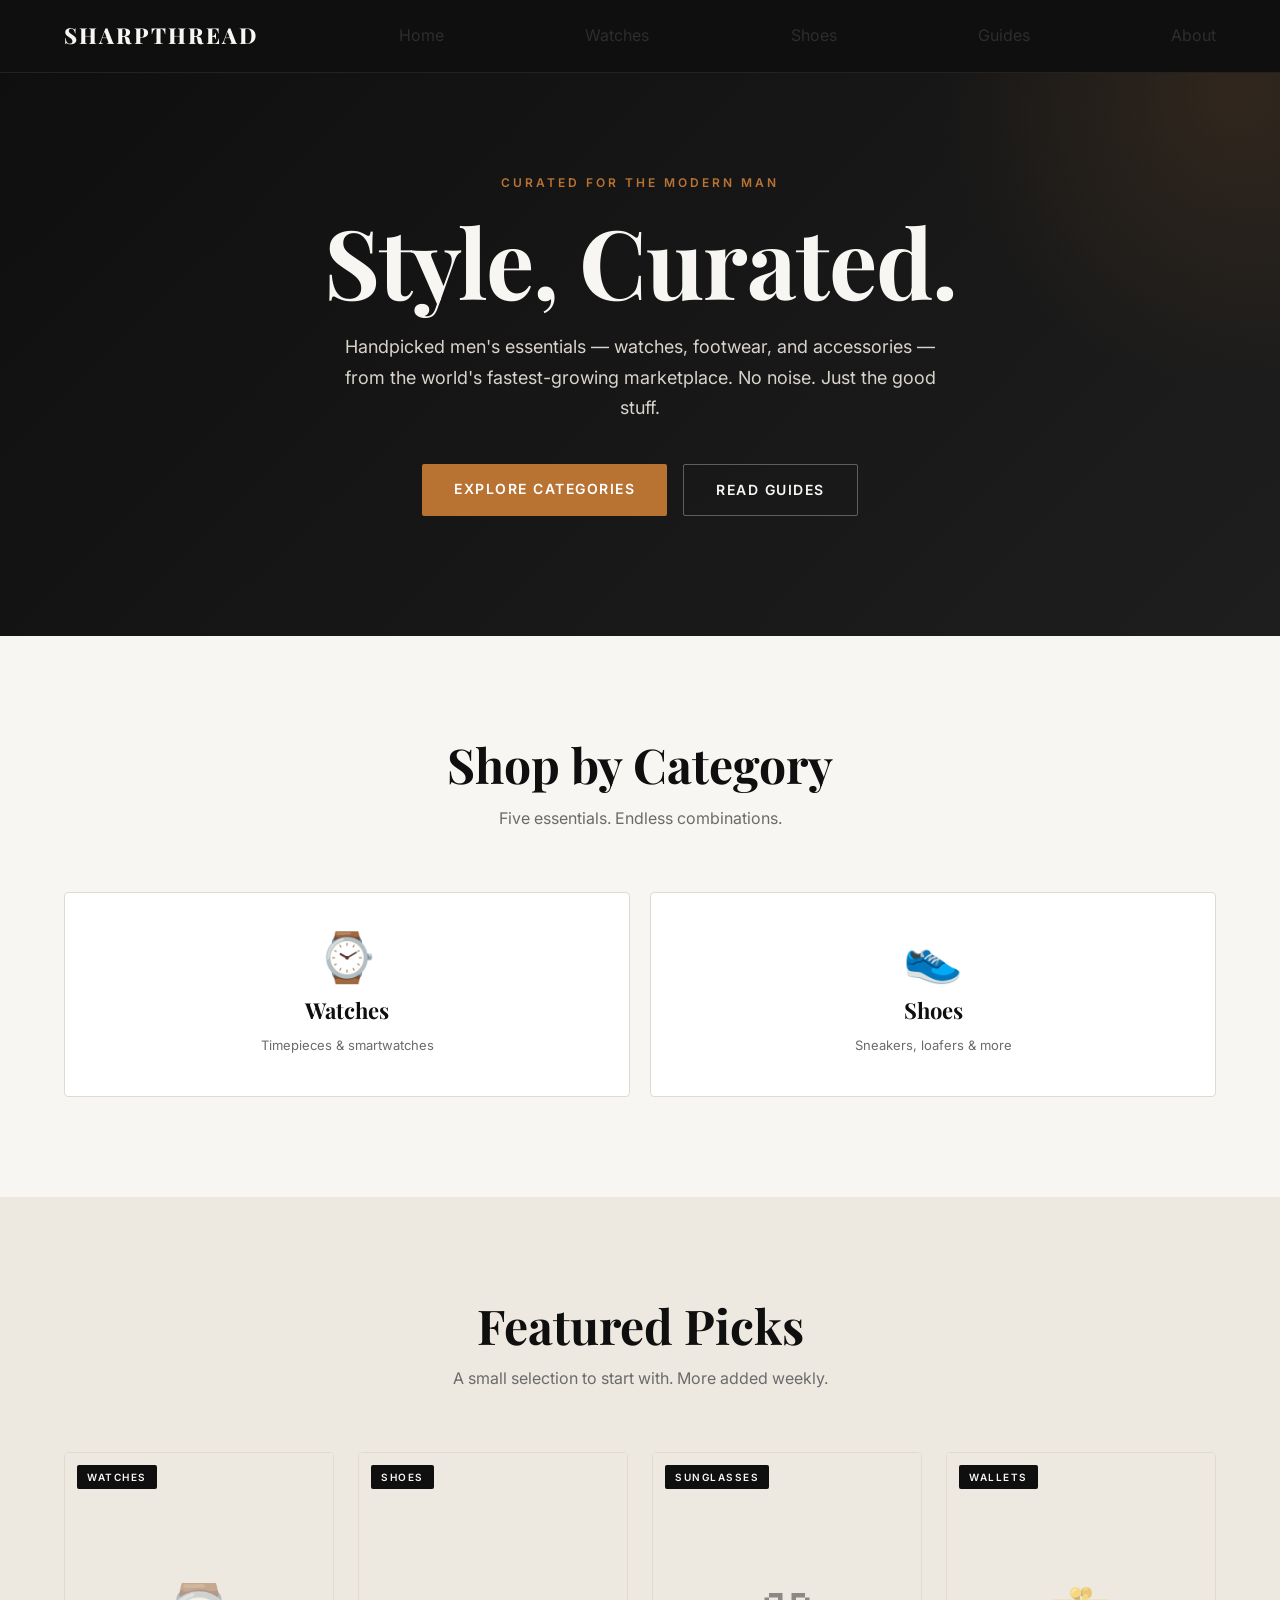
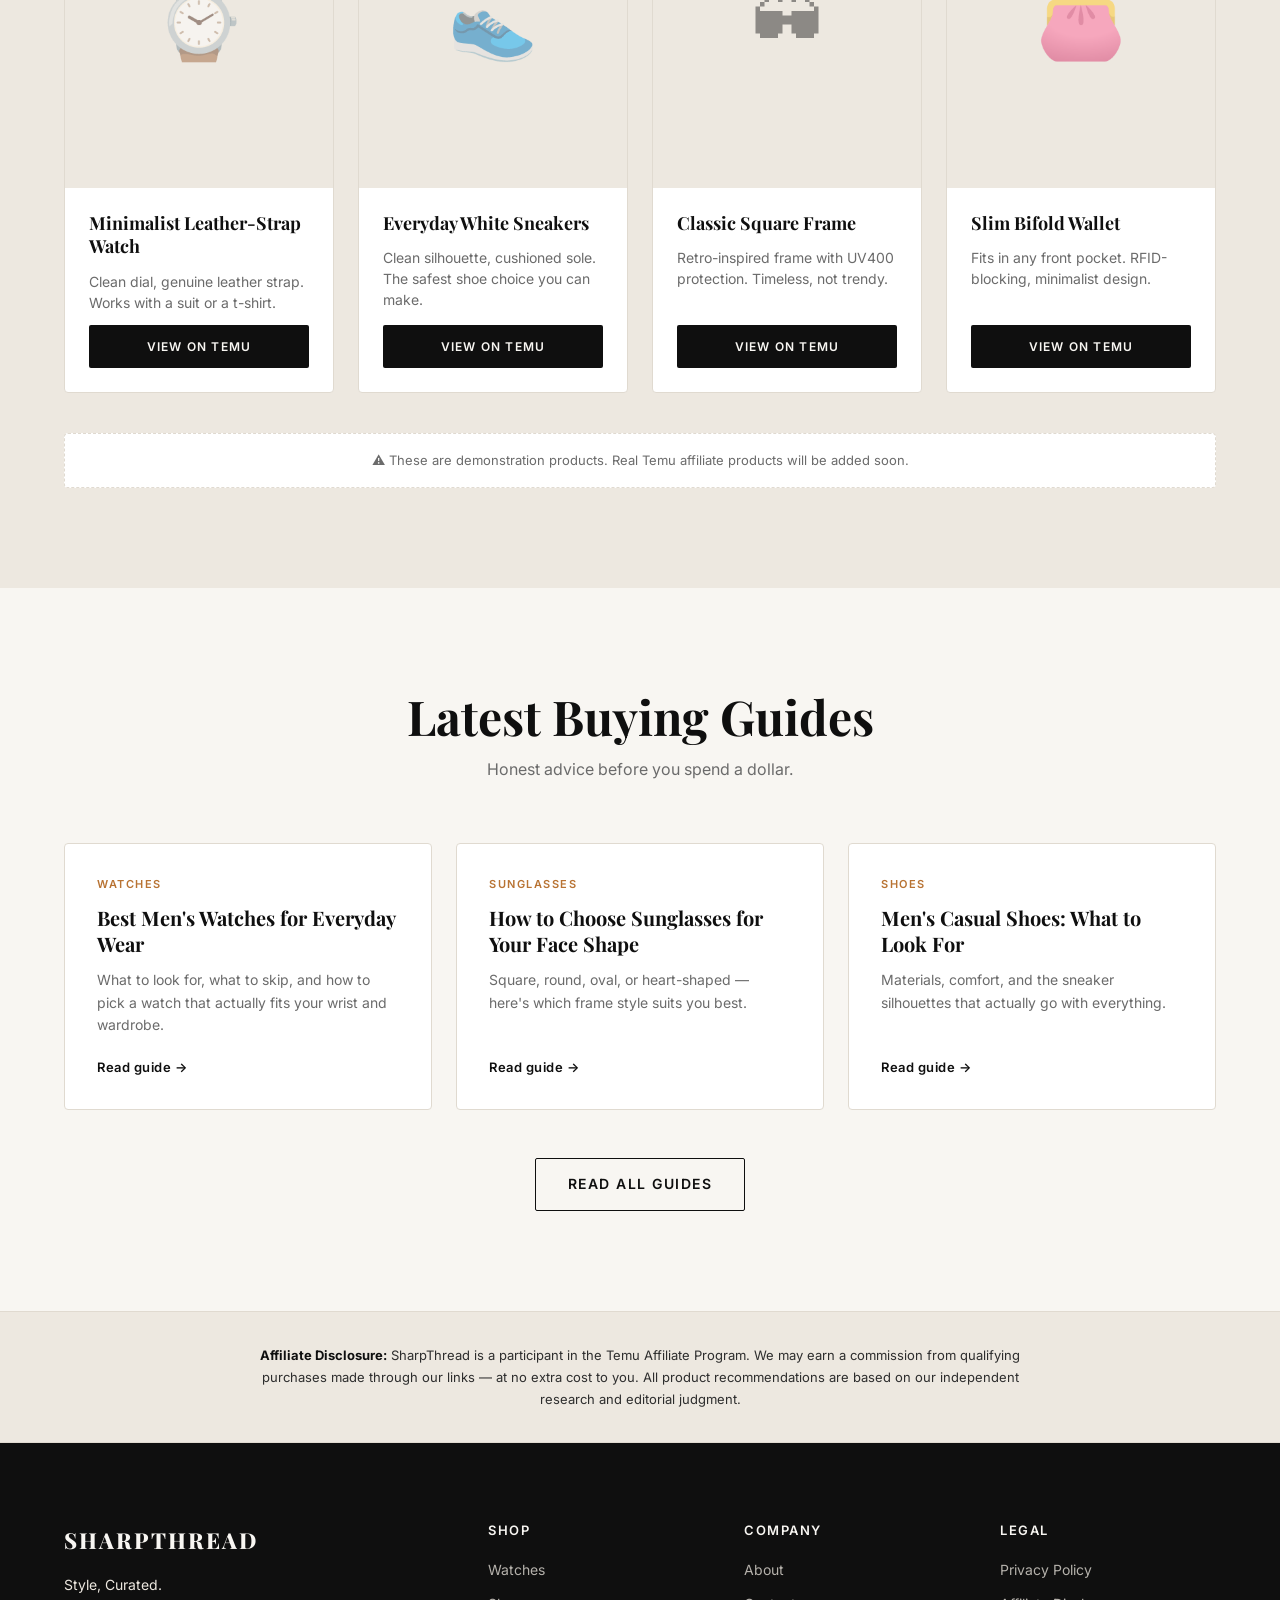
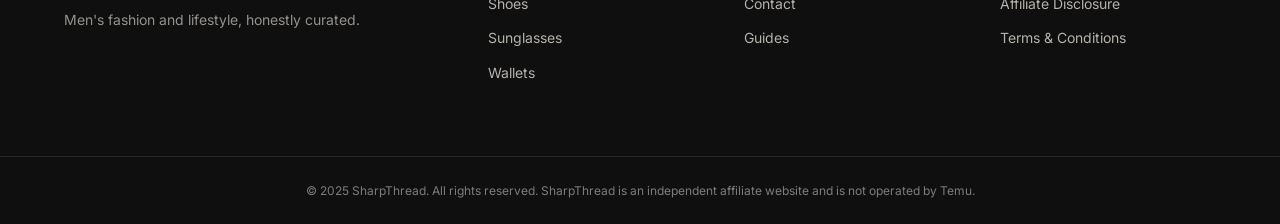
==== index.html @ 10ad4492 "Refactor category grid in index.html Reorganized category grid to simplify layout and removed some c" ====
<!DOCTYPE html>
<html lang="en">
<head>
    <meta charset="UTF-8">
    <meta name="viewport" content="width=device-width, initial-scale=1.0">
    <title>SharpThread — Style, Curated. | Men's Fashion & Lifestyle</title>
    <meta name="description" content="SharpThread curates the best men's watches, shoes, sunglasses, wallets, and accessories. Honest buying guides and handpicked picks from the world's fastest-growing marketplace.">
    
    <!-- Google Fonts -->
    <link rel="preconnect" href="https://fonts.googleapis.com">
    <link rel="preconnect" href="https://fonts.gstatic.com" crossorigin>
    <link href="https://fonts.googleapis.com/css2?family=Playfair+Display:wght@600;700;800&family=Inter:wght@400;500;600;700&display=swap" rel="stylesheet">
    
    <!-- Stylesheet -->
    <link rel="stylesheet" href="style.css">
</head>
<body>

    <!-- ================= HEADER ================= -->
    <header class="site-header">
        <div class="container header-inner">
            <a href="index.html" class="logo">SHARPTHREAD</a>
            
            <button class="mobile-toggle" id="mobileToggle" aria-label="Toggle menu">
                <span></span><span></span><span></span>
            </button>

             <a href="index.html" class="active">Home</a>
<a href="watches.html">Watches</a>
<a href="shoes.html">Shoes</a>
<a href="blog.html">Guides</a>
<a href="about.html">About</a>
            </nav>
        </div>
    </header>

    <!-- ================= HERO ================= -->
    <section class="hero">
        <div class="container hero-inner">
            <p class="hero-eyebrow">Curated for the modern man</p>
            <h1 class="hero-title">Style, Curated.</h1>
            <p class="hero-subtitle">
                Handpicked men's essentials — watches, footwear, and accessories — from the world's fastest-growing marketplace. No noise. Just the good stuff.
            </p>
            <div class="hero-actions">
                <a href="#categories" class="btn btn-primary">Explore Categories</a>
                <a href="blog.html" class="btn btn-ghost">Read Guides</a>
            </div>
        </div>
    </section>

    <!-- ================= CATEGORIES ================= -->
    <section class="section" id="categories">
        <div class="container">
            <div class="section-head">
                <h2 class="section-title">Shop by Category</h2>
                <p class="section-subtitle">Five essentials. Endless combinations.</p>
            </div>

             <div class="category-grid category-grid-2">
    <a href="watches.html" class="category-card">
        <div class="category-icon">⌚</div>
        <h3>Watches</h3>
        <span>Timepieces & smartwatches</span>
    </a>
    <a href="shoes.html" class="category-card">
        <div class="category-icon">👟</div>
        <h3>Shoes</h3>
        <span>Sneakers, loafers & more</span>
    </a>
             </div>
        </div>
    </section>

    <!-- ================= FEATURED PICKS ================= -->
    <section class="section section-alt">
        <div class="container">
            <div class="section-head">
                <h2 class="section-title">Featured Picks</h2>
                <p class="section-subtitle">A small selection to start with. More added weekly.</p>
            </div>

            <div class="product-grid">
                <!-- DEMO PRODUCT 1 -->
                <div class="product-card">
                    <div class="product-image">
                        <span class="product-category-tag">Watches</span>
                        <div class="product-placeholder">⌚</div>
                    </div>
                    <div class="product-info">
                        <h3>Minimalist Leather-Strap Watch</h3>
                        <p class="product-desc">Clean dial, genuine leather strap. Works with a suit or a t-shirt.</p>
                        <a href="#" class="btn btn-temu" data-demo="true">View on Temu</a>
                    </div>
                </div>

                <!-- DEMO PRODUCT 2 -->
                <div class="product-card">
                    <div class="product-image">
                        <span class="product-category-tag">Shoes</span>
                        <div class="product-placeholder">👟</div>
                    </div>
                    <div class="product-info">
                        <h3>Everyday White Sneakers</h3>
                        <p class="product-desc">Clean silhouette, cushioned sole. The safest shoe choice you can make.</p>
                        <a href="#" class="btn btn-temu" data-demo="true">View on Temu</a>
                    </div>
                </div>

                <!-- DEMO PRODUCT 3 -->
                <div class="product-card">
                    <div class="product-image">
                        <span class="product-category-tag">Sunglasses</span>
                        <div class="product-placeholder">🕶</div>
                    </div>
                    <div class="product-info">
                        <h3>Classic Square Frame</h3>
                        <p class="product-desc">Retro-inspired frame with UV400 protection. Timeless, not trendy.</p>
                        <a href="#" class="btn btn-temu" data-demo="true">View on Temu</a>
                    </div>
                </div>

                <!-- DEMO PRODUCT 4 -->
                <div class="product-card">
                    <div class="product-image">
                        <span class="product-category-tag">Wallets</span>
                        <div class="product-placeholder">👛</div>
                    </div>
                    <div class="product-info">
                        <h3>Slim Bifold Wallet</h3>
                        <p class="product-desc">Fits in any front pocket. RFID-blocking, minimalist design.</p>
                        <a href="#" class="btn btn-temu" data-demo="true">View on Temu</a>
                    </div>
                </div>
            </div>

            <p class="demo-notice">⚠️ These are demonstration products. Real Temu affiliate products will be added soon.</p>
        </div>
    </section>

    <!-- ================= BLOG PREVIEW ================= -->
    <section class="section">
        <div class="container">
            <div class="section-head">
                <h2 class="section-title">Latest Buying Guides</h2>
                <p class="section-subtitle">Honest advice before you spend a dollar.</p>
            </div>

            <div class="blog-preview-grid">
                <a href="blog.html" class="blog-preview-card">
                    <span class="blog-tag">Watches</span>
                    <h3>Best Men's Watches for Everyday Wear</h3>
                    <p>What to look for, what to skip, and how to pick a watch that actually fits your wrist and wardrobe.</p>
                    <span class="blog-read-more">Read guide →</span>
                </a>

                <a href="blog.html" class="blog-preview-card">
                    <span class="blog-tag">Sunglasses</span>
                    <h3>How to Choose Sunglasses for Your Face Shape</h3>
                    <p>Square, round, oval, or heart-shaped — here's which frame style suits you best.</p>
                    <span class="blog-read-more">Read guide →</span>
                </a>

                <a href="blog.html" class="blog-preview-card">
                    <span class="blog-tag">Shoes</span>
                    <h3>Men's Casual Shoes: What to Look For</h3>
                    <p>Materials, comfort, and the sneaker silhouettes that actually go with everything.</p>
                    <span class="blog-read-more">Read guide →</span>
                </a>
            </div>

            <div class="center-action">
                <a href="blog.html" class="btn btn-outline">Read All Guides</a>
            </div>
        </div>
    </section>

    <!-- ================= AFFILIATE DISCLOSURE ================= -->
    <section class="disclosure">
        <div class="container">
            <p>
                <strong>Affiliate Disclosure:</strong> SharpThread is a participant in the Temu Affiliate Program. We may earn a commission from qualifying purchases made through our links — at no extra cost to you. All product recommendations are based on our independent research and editorial judgment.
            </p>
        </div>
    </section>

    <!-- ================= FOOTER ================= -->
    <footer class="site-footer">
        <div class="container footer-inner">
            <div class="footer-brand">
                <div class="logo">SHARPTHREAD</div>
                <p>Style, Curated.</p>
                <p class="footer-tagline">Men's fashion and lifestyle, honestly curated.</p>
            </div>

            <div class="footer-links">
                <div class="footer-col">
                    <h4>Shop</h4>
                    <a href="watches.html">Watches</a>
                    <a href="shoes.html">Shoes</a>
                    <a href="sunglasses.html">Sunglasses</a>
                    <a href="wallets.html">Wallets</a>
                </div>
                <div class="footer-col">
                    <h4>Company</h4>
                    <a href="about.html">About</a>
                    <a href="contact.html">Contact</a>
                    <a href="blog.html">Guides</a>
                </div>
                <div class="footer-col">
                    <h4>Legal</h4>
                    <a href="policies.html">Privacy Policy</a>
                    <a href="policies.html">Affiliate Disclosure</a>
                    <a href="policies.html">Terms & Conditions</a>
                </div>
            </div>
        </div>

        <div class="footer-bottom">
            <div class="container">
                <p>© 2025 SharpThread. All rights reserved. SharpThread is an independent affiliate website and is not operated by Temu.</p>
            </div>
        </div>
    </footer>

    <!-- Script -->
    <script src="script.js"></script>
</body>
  </html>
---- style.css ----
/* ============================================
   SHARPTHREAD — Design System
   Palette: Midnight & Copper
   Fonts: Playfair Display (headings) + Inter (body)
   ============================================ */

/* ---------- RESET & BASE ---------- */
* {
    margin: 0;
    padding: 0;
    box-sizing: border-box;
}

:root {
    --charcoal: #0F0F0F;
    --charcoal-soft: #1A1A1A;
    --off-white: #F8F6F2;
    --cream: #EDE8E0;
    --copper: #B87333;
    --copper-light: #D4904E;
    --slate: #2D2D2D;
    --slate-light: #6B6B6B;
    --border: #E0DAD0;
    --font-heading: 'Playfair Display', Georgia, serif;
    --font-body: 'Inter', -apple-system, BlinkMacSystemFont, sans-serif;
}

html {
    scroll-behavior: smooth;
}

body {
    font-family: var(--font-body);
    background: var(--off-white);
    color: var(--slate);
    line-height: 1.6;
    font-size: 16px;
    -webkit-font-smoothing: antialiased;
}

h1, h2, h3, h4 {
    font-family: var(--font-heading);
    color: var(--charcoal);
    line-height: 1.2;
    font-weight: 700;
}

a {
    color: inherit;
    text-decoration: none;
}

img {
    max-width: 100%;
    display: block;
}

.container {
    max-width: 1200px;
    margin: 0 auto;
    padding: 0 24px;
}

/* ---------- HEADER ---------- */
.site-header {
    background: var(--charcoal);
    position: sticky;
    top: 0;
    z-index: 100;
    border-bottom: 1px solid rgba(255,255,255,0.08);
}

.header-inner {
    display: flex;
    align-items: center;
    justify-content: space-between;
    height: 72px;
    position: relative;
}

.logo {
    font-family: var(--font-heading);
    font-size: 22px;
    font-weight: 800;
    letter-spacing: 2px;
    color: var(--off-white);
    text-decoration: none;
}

.logo:hover {
    color: var(--copper);
    transition: color 0.2s;
}

.main-nav {
    display: flex;
    gap: 32px;
    align-items: center;
}

.main-nav a {
    color: var(--cream);
    font-size: 14px;
    font-weight: 500;
    letter-spacing: 0.5px;
    text-transform: uppercase;
    transition: color 0.2s;
    position: relative;
    padding: 8px 0;
}

.main-nav a:hover,
.main-nav a.active {
    color: var(--copper);
}

.main-nav a.active::after {
    content: '';
    position: absolute;
    bottom: 0;
    left: 0;
    right: 0;
    height: 2px;
    background: var(--copper);
}

/* Mobile toggle */
.mobile-toggle {
    display: none;
    background: none;
    border: none;
    cursor: pointer;
    padding: 8px;
    flex-direction: column;
    gap: 5px;
}

.mobile-toggle span {
    display: block;
    width: 24px;
    height: 2px;
    background: var(--off-white);
    transition: all 0.3s;
}

/* ---------- HERO ---------- */
.hero {
    background: linear-gradient(135deg, var(--charcoal) 0%, #1E1E1E 100%);
    color: var(--off-white);
    padding: 100px 0 120px;
    text-align: center;
    position: relative;
    overflow: hidden;
}

.hero::before {
    content: '';
    position: absolute;
    top: -50%;
    right: -20%;
    width: 600px;
    height: 600px;
    background: radial-gradient(circle, rgba(184,115,51,0.15) 0%, transparent 70%);
    pointer-events: none;
}

.hero-inner {
    position: relative;
    z-index: 1;
    max-width: 800px;
}

.hero-eyebrow {
    text-transform: uppercase;
    letter-spacing: 3px;
    font-size: 12px;
    color: var(--copper);
    font-weight: 600;
    margin-bottom: 20px;
}

.hero-title {
    font-size: clamp(48px, 8vw, 96px);
    color: var(--off-white);
    margin-bottom: 24px;
    line-height: 1;
    letter-spacing: -1px;
}

.hero-subtitle {
    font-size: 18px;
    color: var(--cream);
    max-width: 600px;
    margin: 0 auto 40px;
    line-height: 1.7;
    opacity: 0.9;
}

.hero-actions {
    display: flex;
    gap: 16px;
    justify-content: center;
    flex-wrap: wrap;
}

/* ---------- BUTTONS ---------- */
.btn {
    display: inline-block;
    padding: 14px 32px;
    font-family: var(--font-body);
    font-size: 14px;
    font-weight: 600;
    letter-spacing: 1.5px;
    text-transform: uppercase;
    border-radius: 2px;
    cursor: pointer;
    transition: all 0.25s ease;
    border: none;
    text-align: center;
}

.btn-primary {
    background: var(--copper);
    color: #fff;
}

.btn-primary:hover {
    background: var(--copper-light);
    transform: translateY(-1px);
}

.btn-ghost {
    background: transparent;
    color: var(--off-white);
    border: 1px solid rgba(255,255,255,0.3);
}

.btn-ghost:hover {
    border-color: var(--copper);
    color: var(--copper);
}

.btn-outline {
    background: transparent;
    color: var(--charcoal);
    border: 1.5px solid var(--charcoal);
}

.btn-outline:hover {
    background: var(--charcoal);
    color: var(--off-white);
}

.btn-temu {
    background: var(--charcoal);
    color: var(--off-white);
    width: 100%;
    padding: 12px 20px;
    font-size: 12px;
    letter-spacing: 1.2px;
}

.btn-temu:hover {
    background: var(--copper);
}

/* ---------- SECTIONS ---------- */
.section {
    padding: 100px 0;
}

.section-alt {
    background: var(--cream);
}

.section-head {
    text-align: center;
    margin-bottom: 60px;
}

.section-title {
    font-size: clamp(32px, 5vw, 48px);
    margin-bottom: 12px;
}

.section-subtitle {
    font-size: 16px;
    color: var(--slate-light);
    max-width: 500px;
    margin: 0 auto;
}

/* ---------- CATEGORY GRID ---------- */
.category-grid {
    display: grid;
    grid-template-columns: repeat(auto-fit, minmax(200px, 1fr));
    gap: 20px;
}

.category-card {
    background: #fff;
    border: 1px solid var(--border);
    border-radius: 4px;
    padding: 40px 24px;
    text-align: center;
    transition: all 0.3s ease;
    display: flex;
    flex-direction: column;
    align-items: center;
    gap: 8px;
}

.category-card:hover {
    border-color: var(--copper);
    transform: translateY(-4px);
    box-shadow: 0 12px 24px rgba(15,15,15,0.08);
}

.category-icon {
    font-size: 48px;
    margin-bottom: 8px;
    line-height: 1;
}

.category-card h3 {
    font-size: 22px;
    margin-bottom: 4px;
}

.category-card span {
    font-size: 13px;
    color: var(--slate-light);
}

/* ---------- PRODUCT GRID ---------- */
.product-grid {
    display: grid;
    grid-template-columns: repeat(auto-fit, minmax(240px, 1fr));
    gap: 24px;
}

.product-card {
    background: #fff;
    border: 1px solid var(--border);
    border-radius: 4px;
    overflow: hidden;
    transition: all 0.3s ease;
    display: flex;
    flex-direction: column;
}

.product-card:hover {
    border-color: var(--copper);
    box-shadow: 0 12px 32px rgba(15,15,15,0.1);
    transform: translateY(-2px);
}

.product-image {
    position: relative;
    background: var(--cream);
    aspect-ratio: 4 / 5;
    display: flex;
    align-items: center;
    justify-content: center;
    overflow: hidden;
}

.product-placeholder {
    font-size: 72px;
    opacity: 0.5;
}

.product-category-tag {
    position: absolute;
    top: 12px;
    left: 12px;
    background: var(--charcoal);
    color: var(--off-white);
    font-size: 10px;
    letter-spacing: 1.5px;
    text-transform: uppercase;
    padding: 4px 10px;
    font-weight: 600;
    border-radius: 2px;
    z-index: 2;
}

.product-info {
    padding: 24px;
    display: flex;
    flex-direction: column;
    gap: 12px;
    flex: 1;
}

.product-info h3 {
    font-size: 18px;
    line-height: 1.3;
}

.product-desc {
    font-size: 14px;
    color: var(--slate-light);
    line-height: 1.5;
    flex: 1;
}

.demo-notice {
    text-align: center;
    font-size: 13px;
    color: var(--slate-light);
    margin-top: 40px;
    padding: 16px;
    background: #fff;
    border: 1px dashed var(--border);
    border-radius: 4px;
}

/* ---------- BLOG PREVIEW ---------- */
.blog-preview-grid {
    display: grid;
    grid-template-columns: repeat(auto-fit, minmax(280px, 1fr));
    gap: 24px;
    margin-bottom: 48px;
}

.blog-preview-card {
    background: #fff;
    border: 1px solid var(--border);
    border-radius: 4px;
    padding: 32px;
    transition: all 0.3s ease;
    display: flex;
    flex-direction: column;
    gap: 12px;
}

.blog-preview-card:hover {
    border-color: var(--copper);
    transform: translateY(-2px);
}

.blog-tag {
    font-size: 11px;
    letter-spacing: 1.5px;
    text-transform: uppercase;
    color: var(--copper);
    font-weight: 600;
}

.blog-preview-card h3 {
    font-size: 20px;
    line-height: 1.3;
}

.blog-preview-card p {
    font-size: 14px;
    color: var(--slate-light);
    line-height: 1.6;
    flex: 1;
}

.blog-read-more {
    font-size: 13px;
    font-weight: 600;
    color: var(--charcoal);
    letter-spacing: 0.5px;
    margin-top: 8px;
}

.blog-preview-card:hover .blog-read-more {
    color: var(--copper);
}

.center-action {
    text-align: center;
}

/* ---------- DISCLOSURE ---------- */
.disclosure {
    background: var(--cream);
    padding: 32px 0;
    border-top: 1px solid var(--border);
    border-bottom: 1px solid var(--border);
}

.disclosure p {
    font-size: 13px;
    color: var(--slate);
    text-align: center;
    max-width: 800px;
    margin: 0 auto;
    line-height: 1.7;
}

.disclosure strong {
    color: var(--charcoal);
}

/* ---------- FOOTER ---------- */
.site-footer {
    background: var(--charcoal);
    color: var(--cream);
    padding: 80px 0 0;
}

.footer-inner {
    display: grid;
    grid-template-columns: 1fr 2fr;
    gap: 60px;
    padding-bottom: 60px;
}

.footer-brand .logo {
    color: var(--off-white);
    margin-bottom: 16px;
    display: inline-block;
}

.footer-brand p {
    color: var(--cream);
    font-size: 14px;
    margin-bottom: 4px;
}

.footer-tagline {
    opacity: 0.6;
    margin-top: 12px !important;
}

.footer-links {
    display: grid;
    grid-template-columns: repeat(3, 1fr);
    gap: 40px;
}

.footer-col h4 {
    color: var(--off-white);
    font-family: var(--font-body);
    font-size: 13px;
    letter-spacing: 1.5px;
    text-transform: uppercase;
    margin-bottom: 20px;
    font-weight: 600;
}

.footer-col a {
    display: block;
    color: var(--cream);
    font-size: 14px;
    margin-bottom: 12px;
    opacity: 0.75;
    transition: opacity 0.2s;
}

.footer-col a:hover {
    opacity: 1;
    color: var(--copper);
}

.footer-bottom {
    border-top: 1px solid rgba(255,255,255,0.1);
    padding: 24px 0;
}

.footer-bottom p {
    font-size: 12px;
    color: var(--cream);
    opacity: 0.5;
    text-align: center;
}

/* ---------- MOBILE ---------- */
@media (max-width: 768px) {
    .header-inner {
        height: 64px;
    }
    
    .mobile-toggle {
        display: flex;
    }
    
    .main-nav {
        display: none;
        position: absolute;
        top: 100%;
        left: 0;
        right: 0;
        background: var(--charcoal);
        flex-direction: column;
        gap: 0;
        padding: 16px 24px;
        border-top: 1px solid rgba(255,255,255,0.1);
    }
    
    .main-nav.open {
        display: flex;
    }
    
    .main-nav a {
        padding: 12px 0;
        width: 100%;
        border-bottom: 1px solid rgba(255,255,255,0.05);
    }
    
    .main-nav a:last-child {
        border-bottom: none;
    }
    
    .hero {
        padding: 60px 0 80px;
    }
    
    .section {
        padding: 60px 0;
    }
    
    .section-head {
        margin-bottom: 40px;
    }
    
    .category-grid {
        grid-template-columns: repeat(2, 1fr);
        gap: 12px;
    }
    
    .category-card {
        padding: 24px 16px;
    }
    
    .category-icon {
        font-size: 36px;
    }
    
    .category-card h3 {
        font-size: 18px;
    }
    
    .category-card span {
        font-size: 12px;
    }
    
    .product-grid {
        grid-template-columns: repeat(2, 1fr);
        gap: 12px;
    }
    
    .product-info {
        padding: 16px;
    }
    
    .product-info h3 {
        font-size: 15px;
    }
    
    .product-desc {
        font-size: 12px;
    }
    
    .btn-temu {
        padding: 10px 12px;
        font-size: 11px;
    }
    
    .blog-preview-grid {
        grid-template-columns: 1fr;
    }
    
    .footer-inner {
        grid-template-columns: 1fr;
        gap: 40px;
    }
    
    .footer-links {
        grid-template-columns: repeat(2, 1fr);
        gap: 24px;
    }
}

@media (max-width: 480px) {
    .container {
        padding: 0 16px;
    }
    
    .hero-actions {
        flex-direction: column;
        width: 100%;
    }
    
    .hero-actions .btn {
        width: 100%;
    }
}
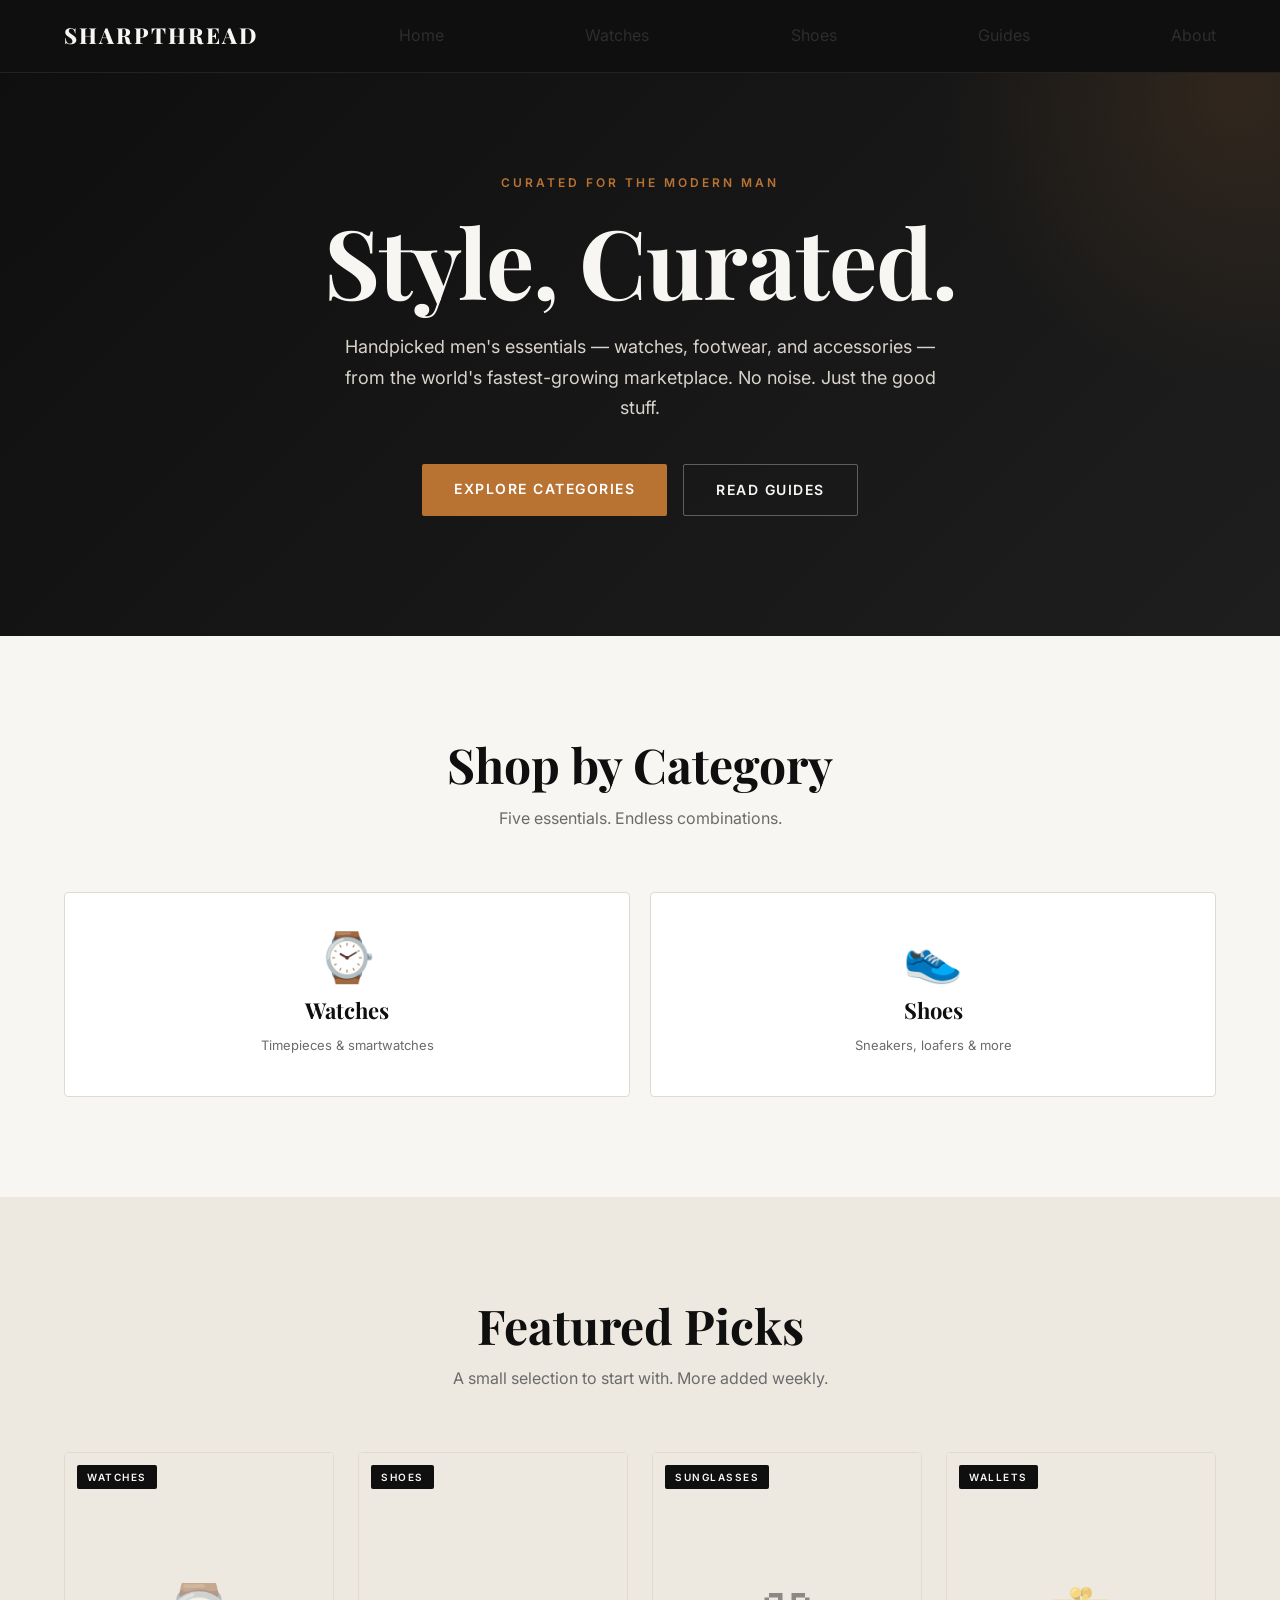
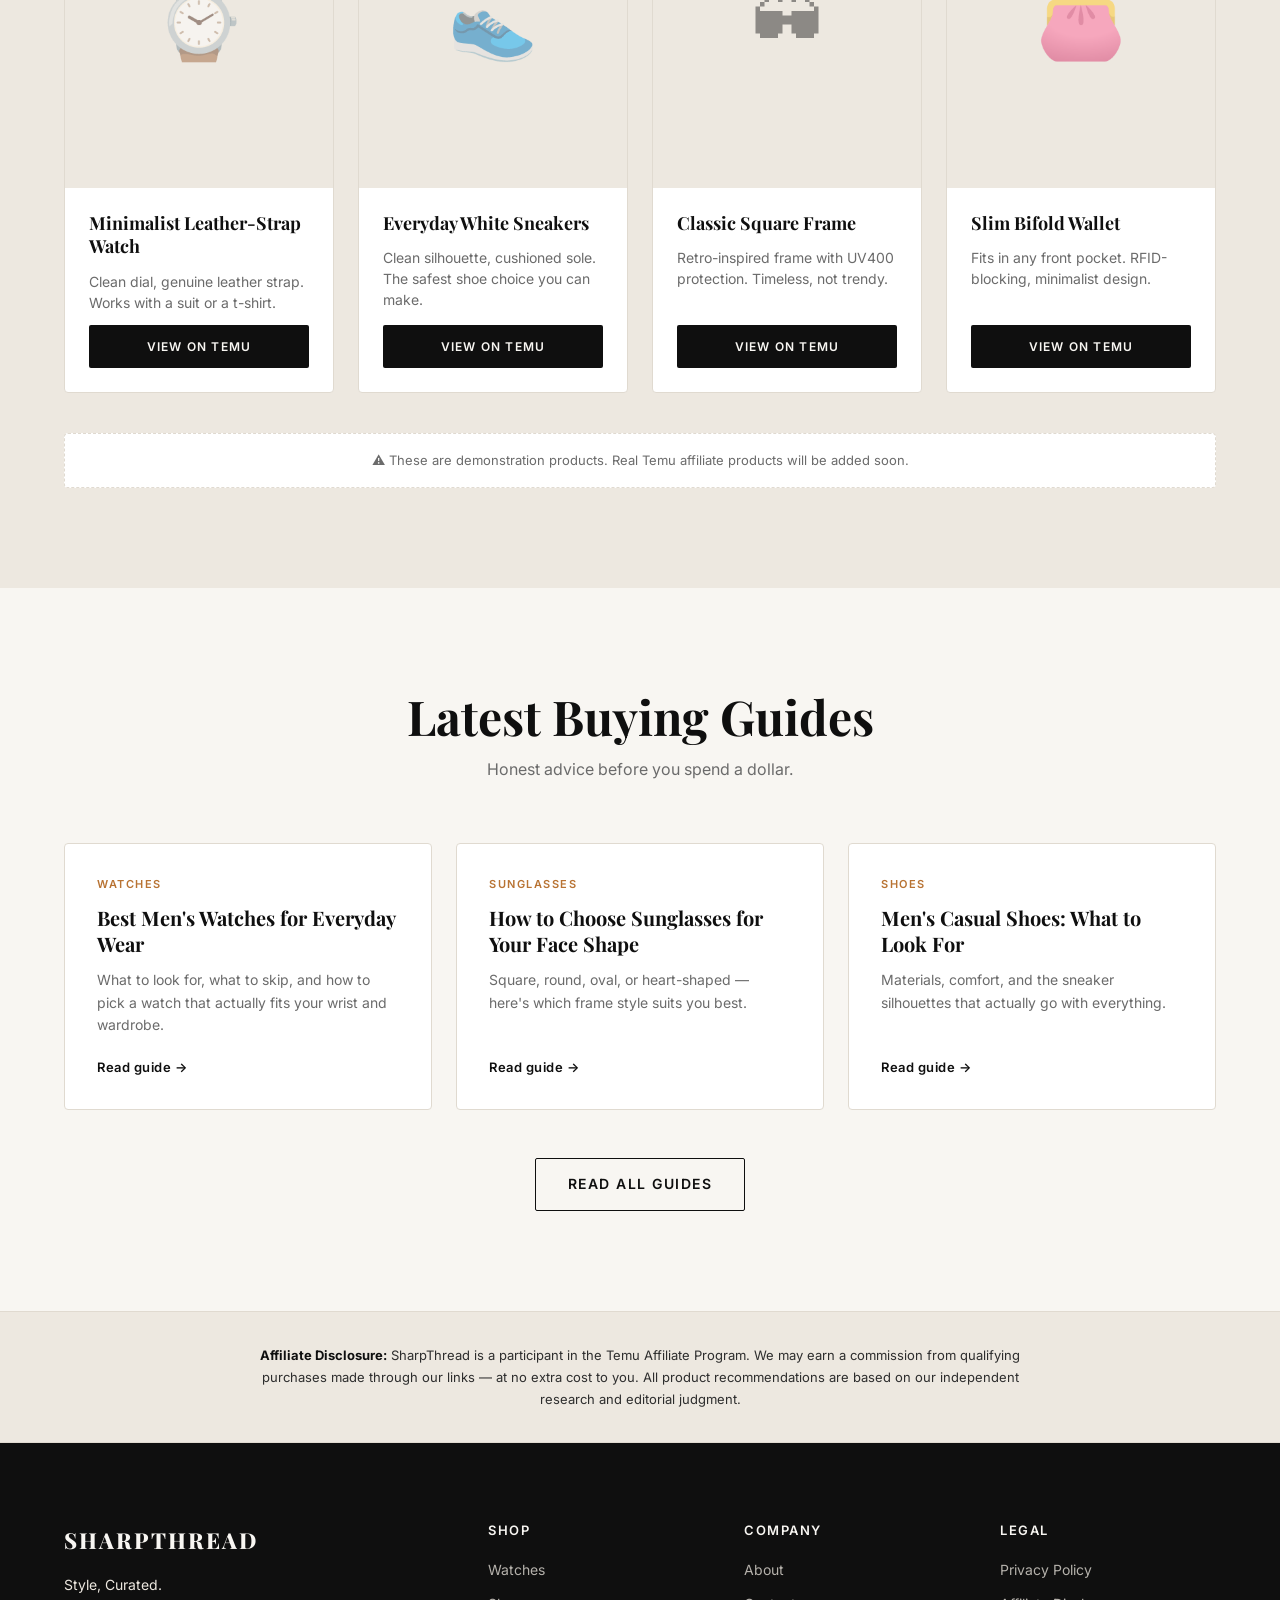
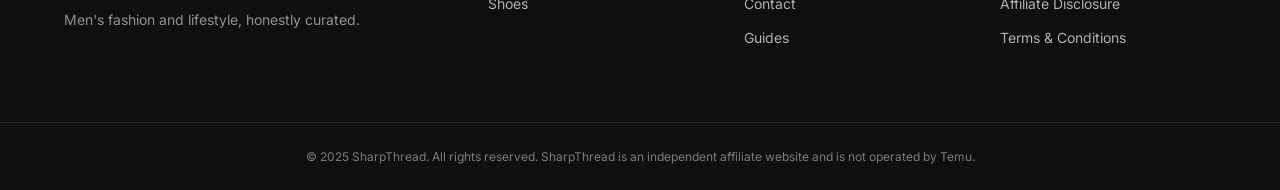
==== commit a6c6c549: "Refactor footer by removing duplicate Shop links Removed redundant Shop section from footer." ====
--- a/index.html
+++ b/index.html
@@ -194,13 +194,12 @@
             </div>
 
             <div class="footer-links">
-                <div class="footer-col">
-                    <h4>Shop</h4>
-                    <a href="watches.html">Watches</a>
-                    <a href="shoes.html">Shoes</a>
-                    <a href="sunglasses.html">Sunglasses</a>
-                    <a href="wallets.html">Wallets</a>
-                </div>
+                 <div class="footer-col">
+    <h4>Shop</h4>
+    <a href="watches.html">Watches</a>
+    <a href="shoes.html">Shoes</a>
+                 </div>
+                
                 <div class="footer-col">
                     <h4>Company</h4>
                     <a href="about.html">About</a>
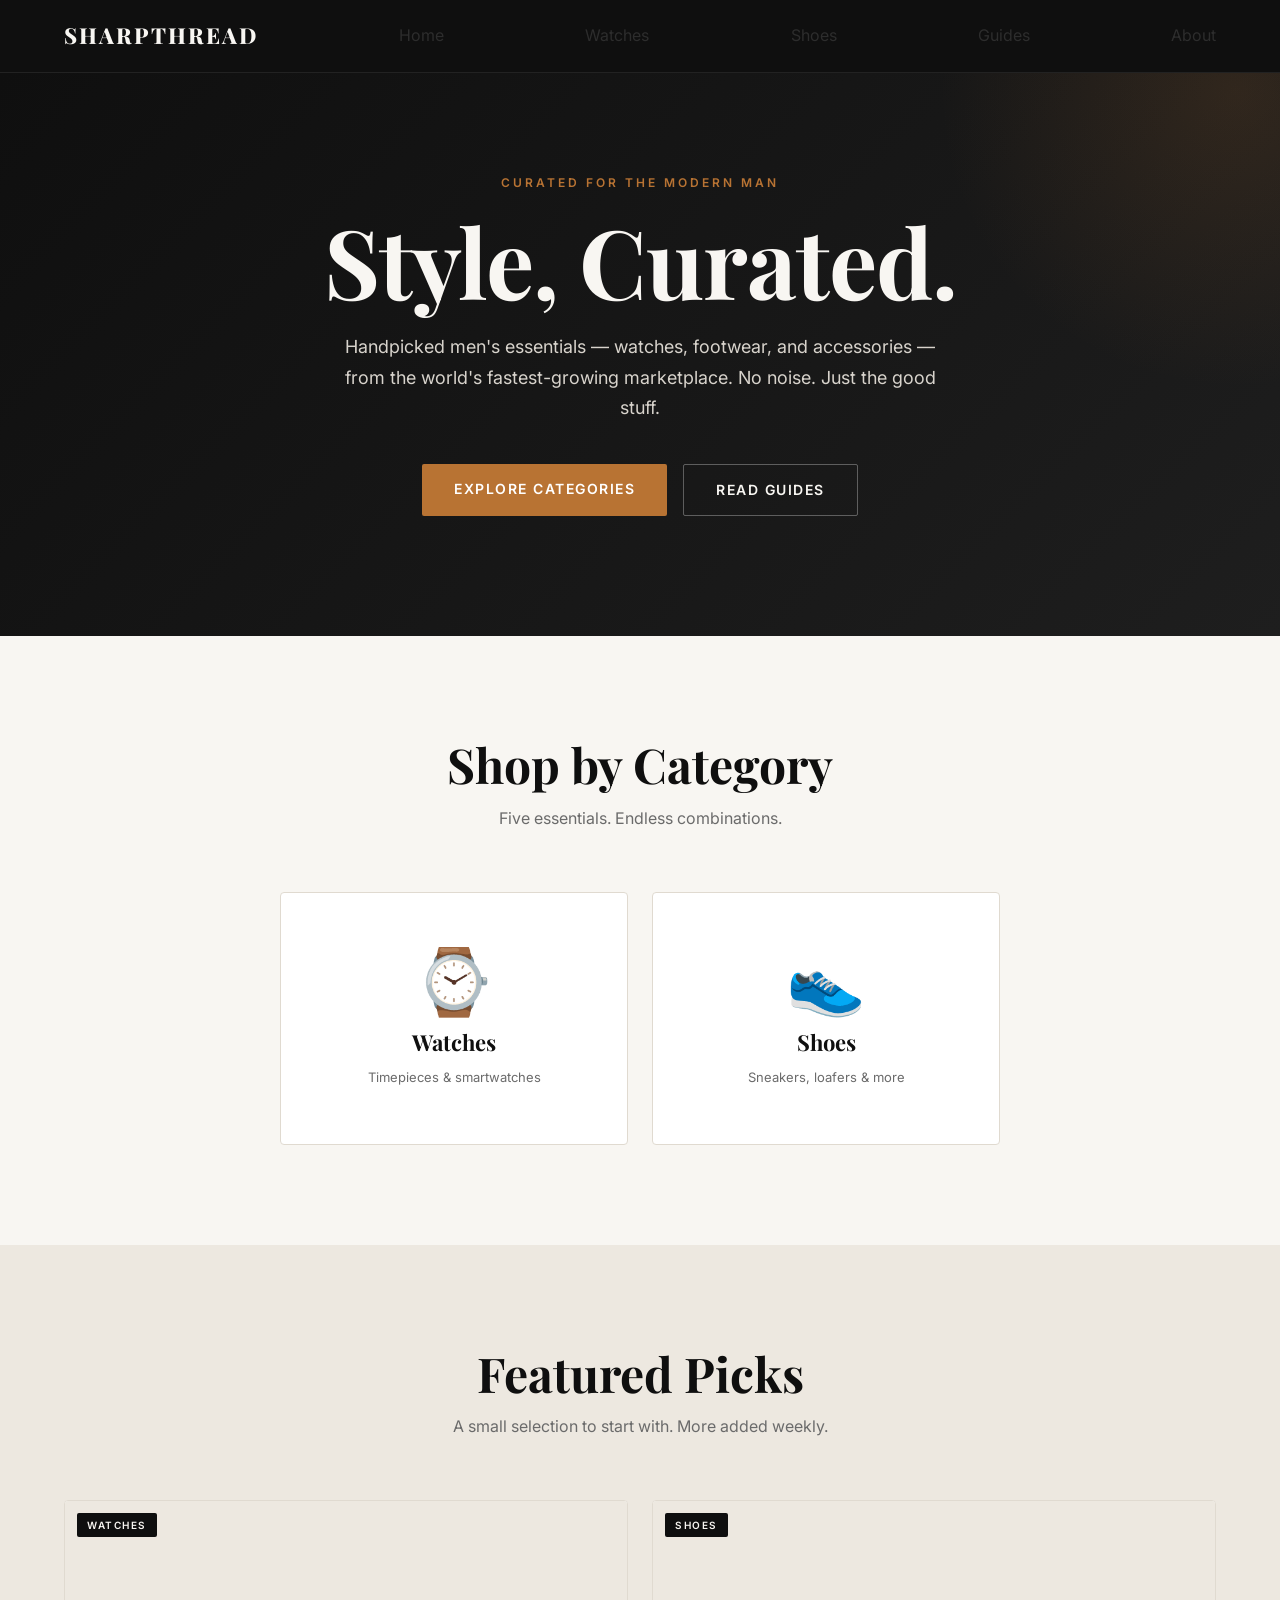
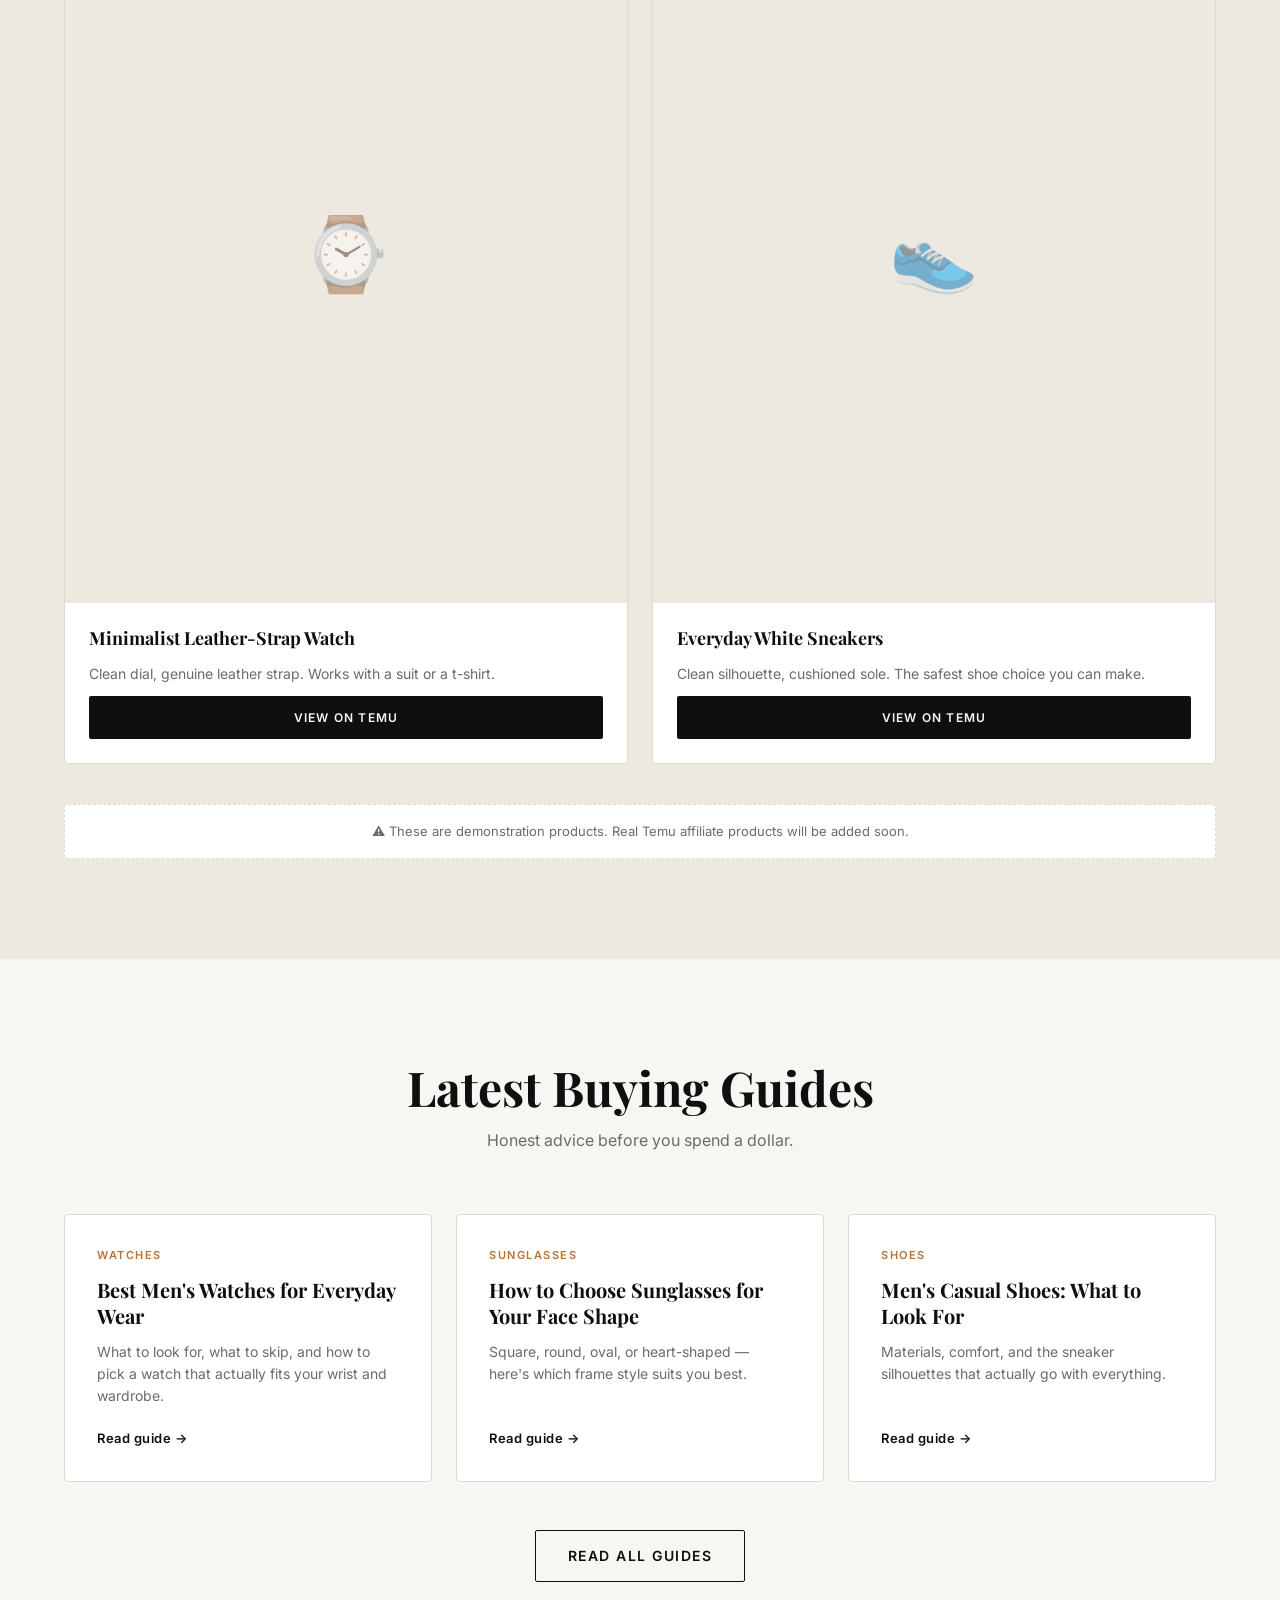
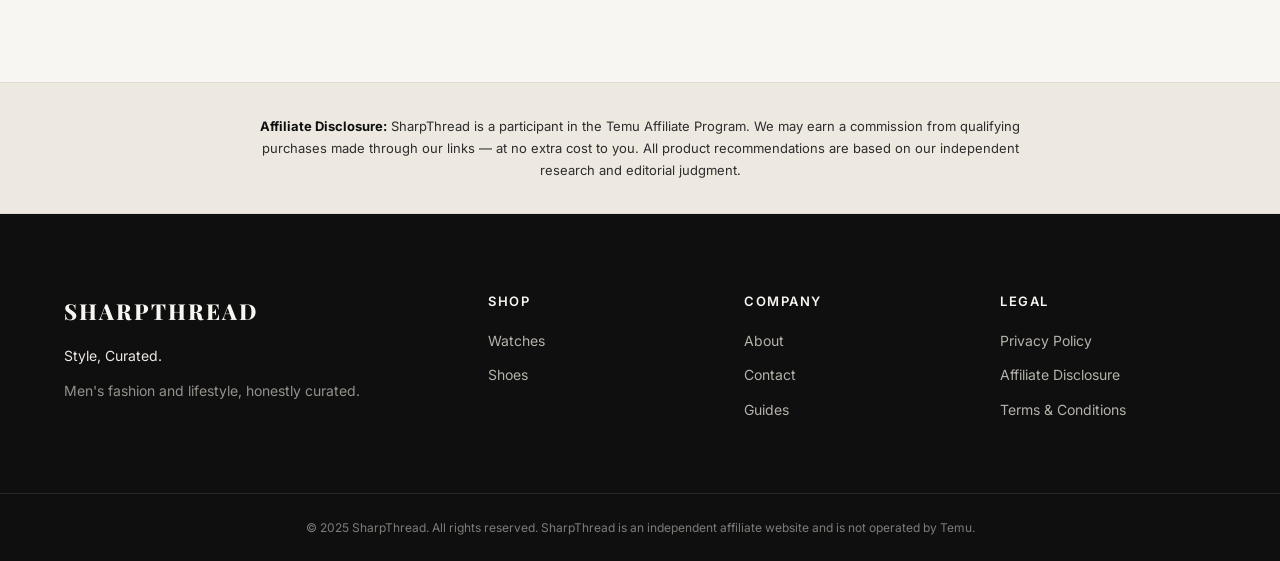
==== commit 10ae5056: "Remove demo products from index.html Removed demo product sections for sunglasses and wallets." ====
--- a/index.html
+++ b/index.html
@@ -107,31 +107,7 @@
                     </div>
                 </div>
 
-                <!-- DEMO PRODUCT 3 -->
-                <div class="product-card">
-                    <div class="product-image">
-                        <span class="product-category-tag">Sunglasses</span>
-                        <div class="product-placeholder">🕶</div>
-                    </div>
-                    <div class="product-info">
-                        <h3>Classic Square Frame</h3>
-                        <p class="product-desc">Retro-inspired frame with UV400 protection. Timeless, not trendy.</p>
-                        <a href="#" class="btn btn-temu" data-demo="true">View on Temu</a>
-                    </div>
-                </div>
-
-                <!-- DEMO PRODUCT 4 -->
-                <div class="product-card">
-                    <div class="product-image">
-                        <span class="product-category-tag">Wallets</span>
-                        <div class="product-placeholder">👛</div>
-                    </div>
-                    <div class="product-info">
-                        <h3>Slim Bifold Wallet</h3>
-                        <p class="product-desc">Fits in any front pocket. RFID-blocking, minimalist design.</p>
-                        <a href="#" class="btn btn-temu" data-demo="true">View on Temu</a>
-                    </div>
-                </div>
+                 
             </div>
 
             <p class="demo-notice">⚠️ These are demonstration products. Real Temu affiliate products will be added soon.</p>
--- a/style.css
+++ b/style.css
@@ -691,3 +691,32 @@
         width: 100%;
     }
 }
+   
+/* ---------- 2-COLUMN CATEGORY GRID ---------- */
+.category-grid-2 {
+    grid-template-columns: repeat(2, 1fr);
+    max-width: 720px;
+    margin: 0 auto;
+    gap: 24px;
+}
+
+.category-grid-2 .category-card {
+    padding: 56px 32px;
+}
+
+.category-grid-2 .category-icon {
+    font-size: 64px;
+}
+
+@media (max-width: 600px) {
+    .category-grid-2 {
+        grid-template-columns: 1fr;
+        gap: 16px;
+    }
+    .category-grid-2 .category-card {
+        padding: 40px 24px;
+    }
+    .category-grid-2 .category-icon {
+        font-size: 48px;
+    }
+}
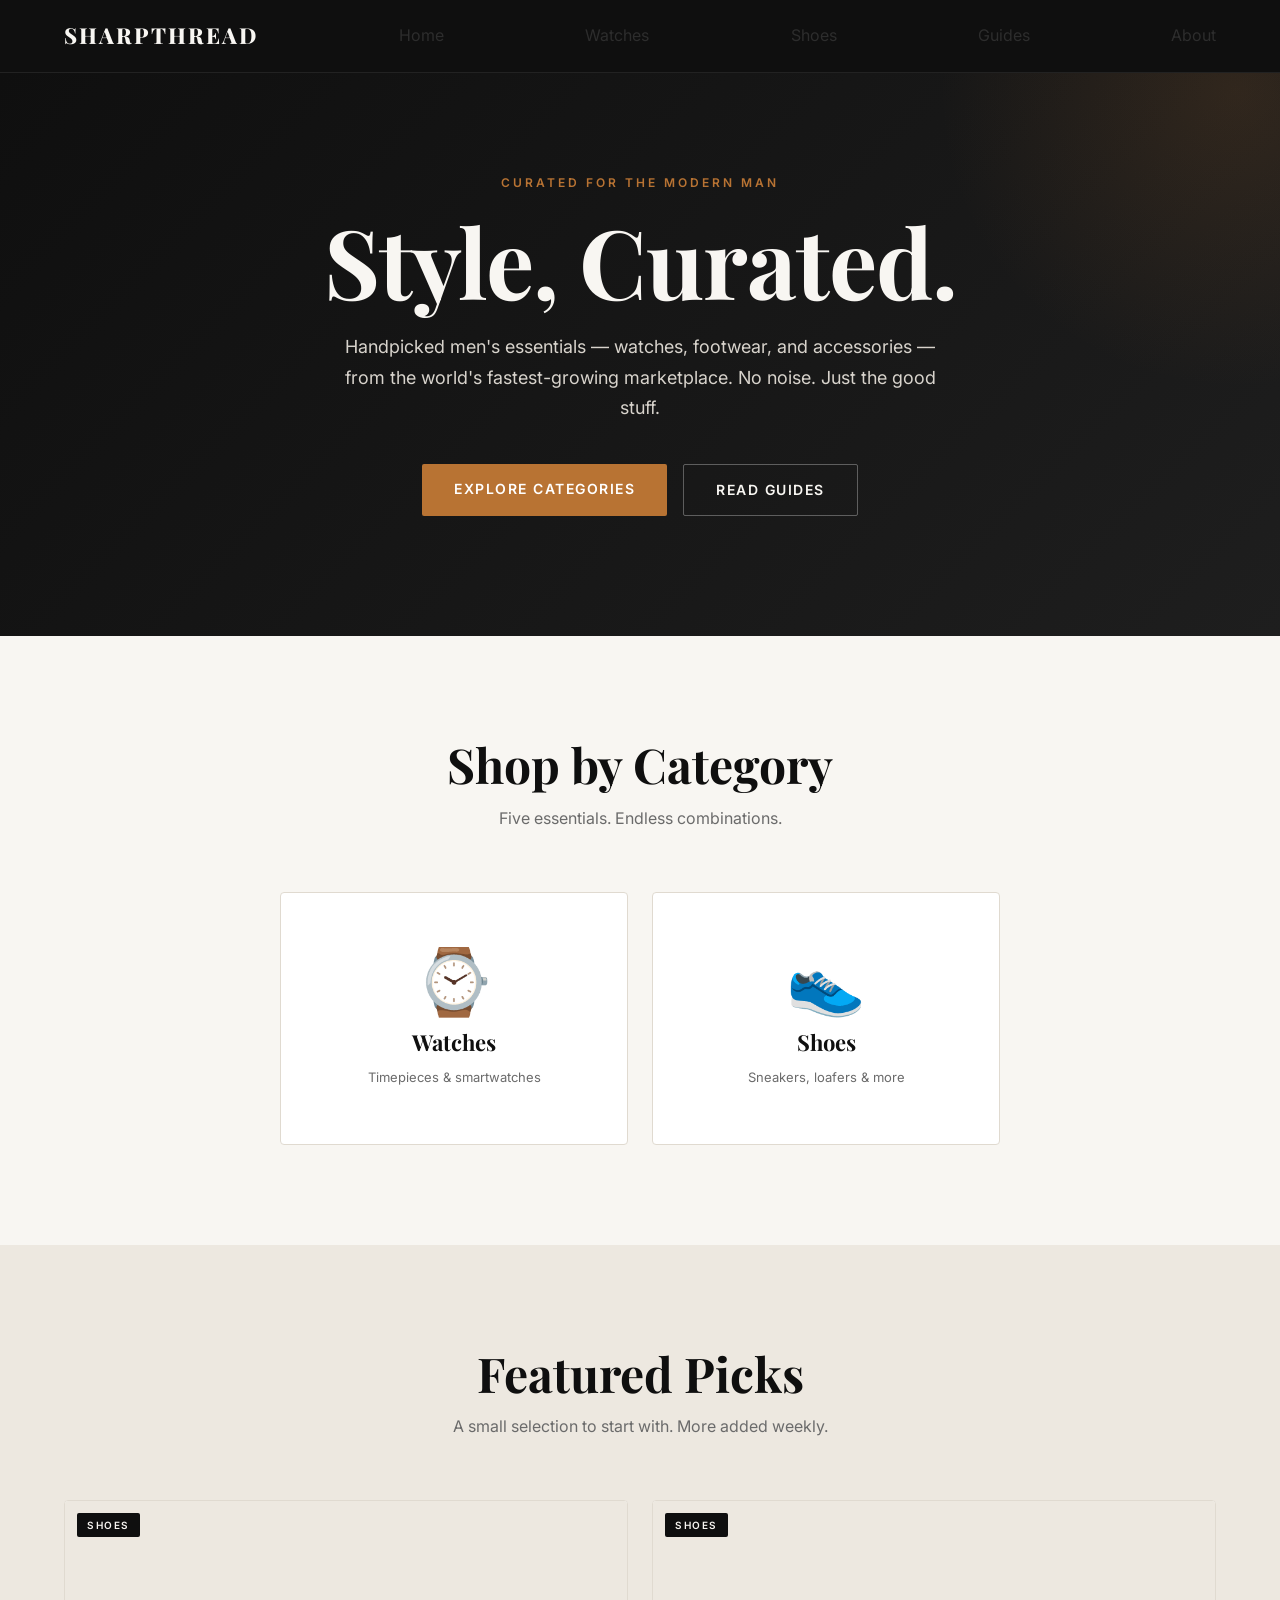
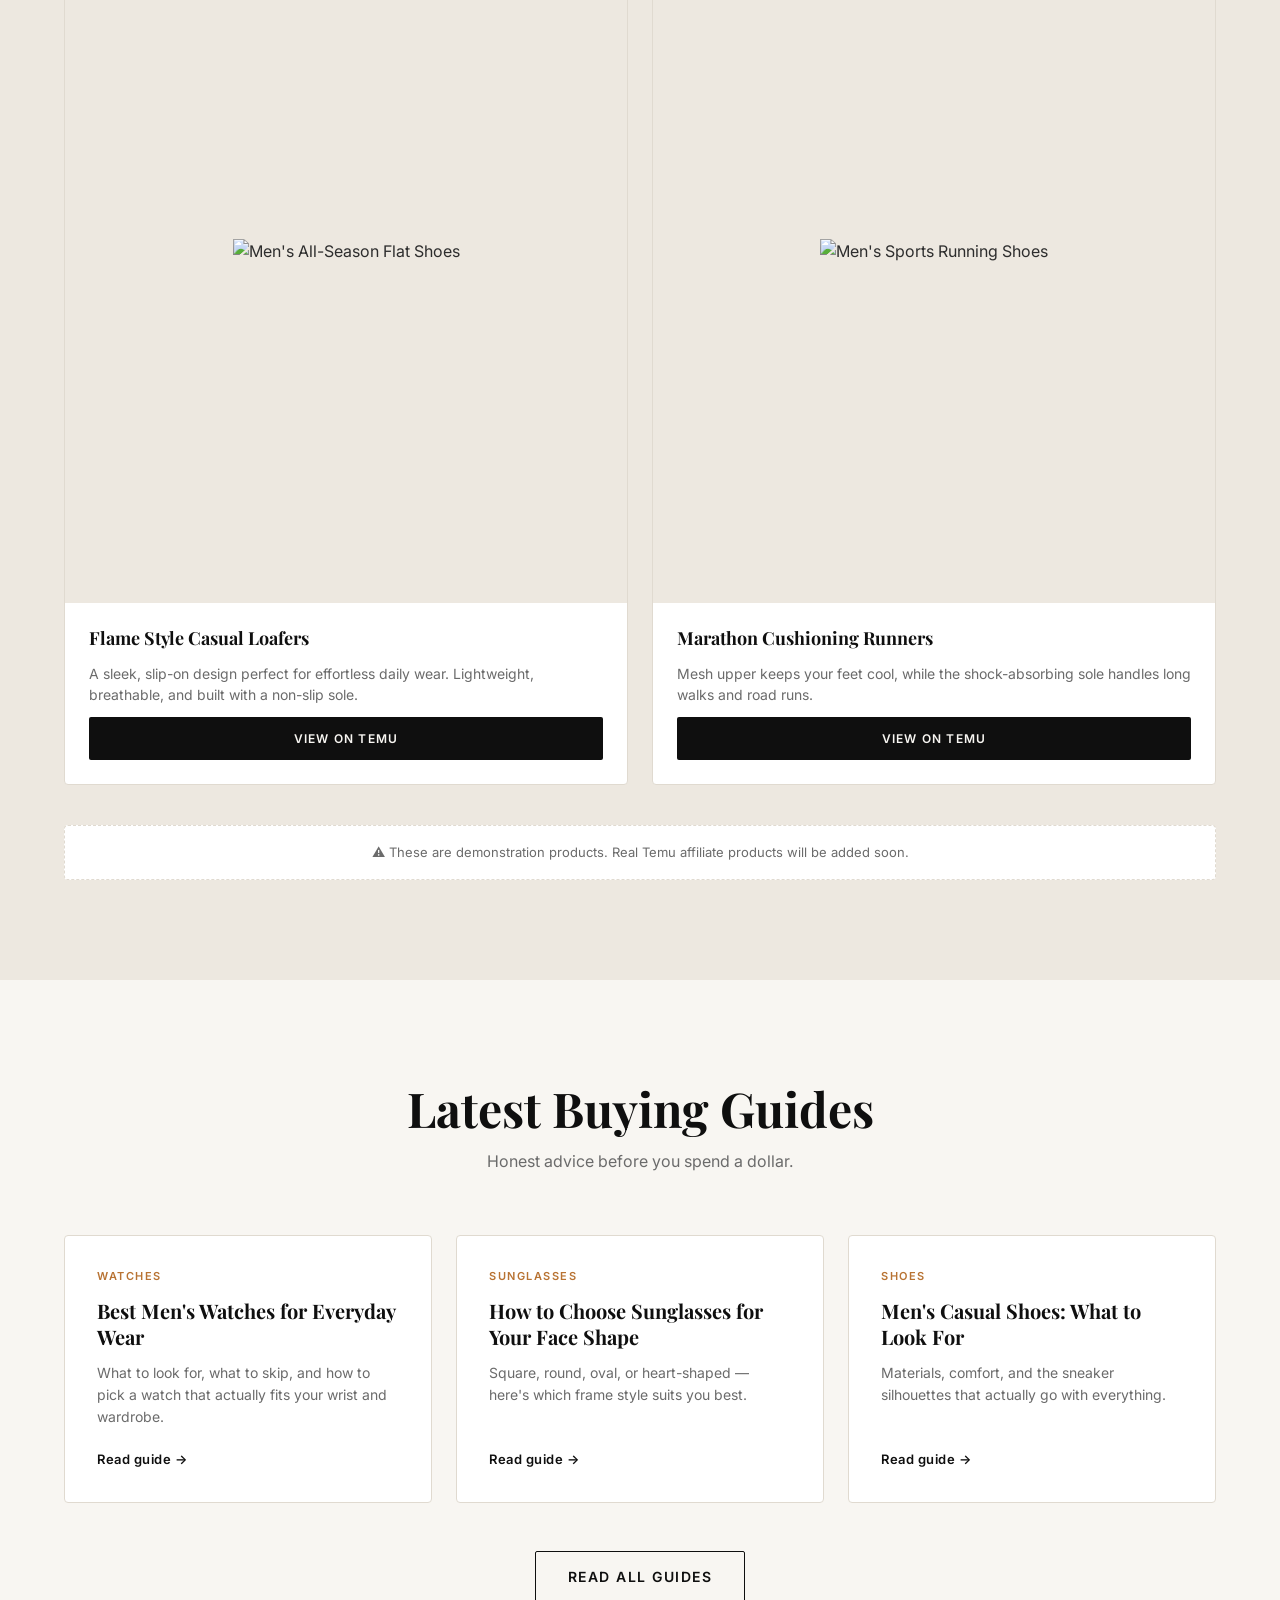
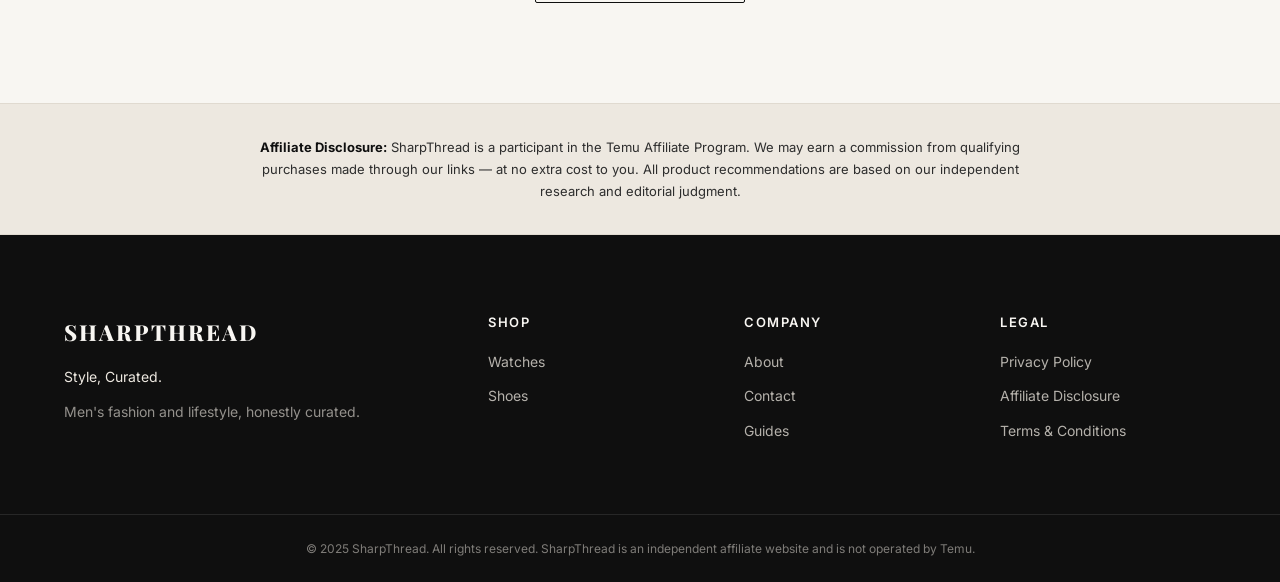
==== commit 15815ee2: "Replace demo products with real product listings" ====
--- a/index.html
+++ b/index.html
@@ -81,32 +81,31 @@
             </div>
 
             <div class="product-grid">
-                <!-- DEMO PRODUCT 1 -->
-                <div class="product-card">
-                    <div class="product-image">
-                        <span class="product-category-tag">Watches</span>
-                        <div class="product-placeholder">⌚</div>
-                    </div>
-                    <div class="product-info">
-                        <h3>Minimalist Leather-Strap Watch</h3>
-                        <p class="product-desc">Clean dial, genuine leather strap. Works with a suit or a t-shirt.</p>
-                        <a href="#" class="btn btn-temu" data-demo="true">View on Temu</a>
-                    </div>
-                </div>
-
-                <!-- DEMO PRODUCT 2 -->
-                <div class="product-card">
-                    <div class="product-image">
-                        <span class="product-category-tag">Shoes</span>
-                        <div class="product-placeholder">👟</div>
-                    </div>
-                    <div class="product-info">
-                        <h3>Everyday White Sneakers</h3>
-                        <p class="product-desc">Clean silhouette, cushioned sole. The safest shoe choice you can make.</p>
-                        <a href="#" class="btn btn-temu" data-demo="true">View on Temu</a>
-                    </div>
-                </div>
-
+                 <!-- Real Product 1 -->
+<div class="product-card">
+    <div class="product-image">
+        <span class="product-category-tag">Shoes</span>
+        <img src="https://img.kwcdn.com/product/fancy/63ba11a7-0559-48c5-bb47-292c6a5b8e69.jpg" alt="Men's All-Season Flat Shoes" loading="lazy">
+    </div>
+    <div class="product-info">
+        <h3>Flame Style Casual Loafers</h3>
+        <p class="product-desc">A sleek, slip-on design perfect for effortless daily wear. Lightweight, breathable, and built with a non-slip sole.</p>
+        <a href="https://temu.to/k/ec2pi1v5g9k" class="btn btn-temu" target="_blank" rel="noopener noreferrer nofollow">View on Temu</a>
+    </div>
+</div>
+
+<!-- Real Product 2 -->
+<div class="product-card">
+    <div class="product-image">
+        <span class="product-category-tag">Shoes</span>
+        <img src="https://img.kwcdn.com/product/fancy/14336ece-b554-4db3-bad0-3d1ef80b77db.jpg" alt="Men's Sports Running Shoes" loading="lazy">
+    </div>
+    <div class="product-info">
+        <h3>Marathon Cushioning Runners</h3>
+        <p class="product-desc">Mesh upper keeps your feet cool, while the shock-absorbing sole handles long walks and road runs.</p>
+        <a href="https://temu.to/k/e7mljwcdqm7" class="btn btn-temu" target="_blank" rel="noopener noreferrer nofollow">View on Temu</a>
+    </div>
+</div>
                  
             </div>
 
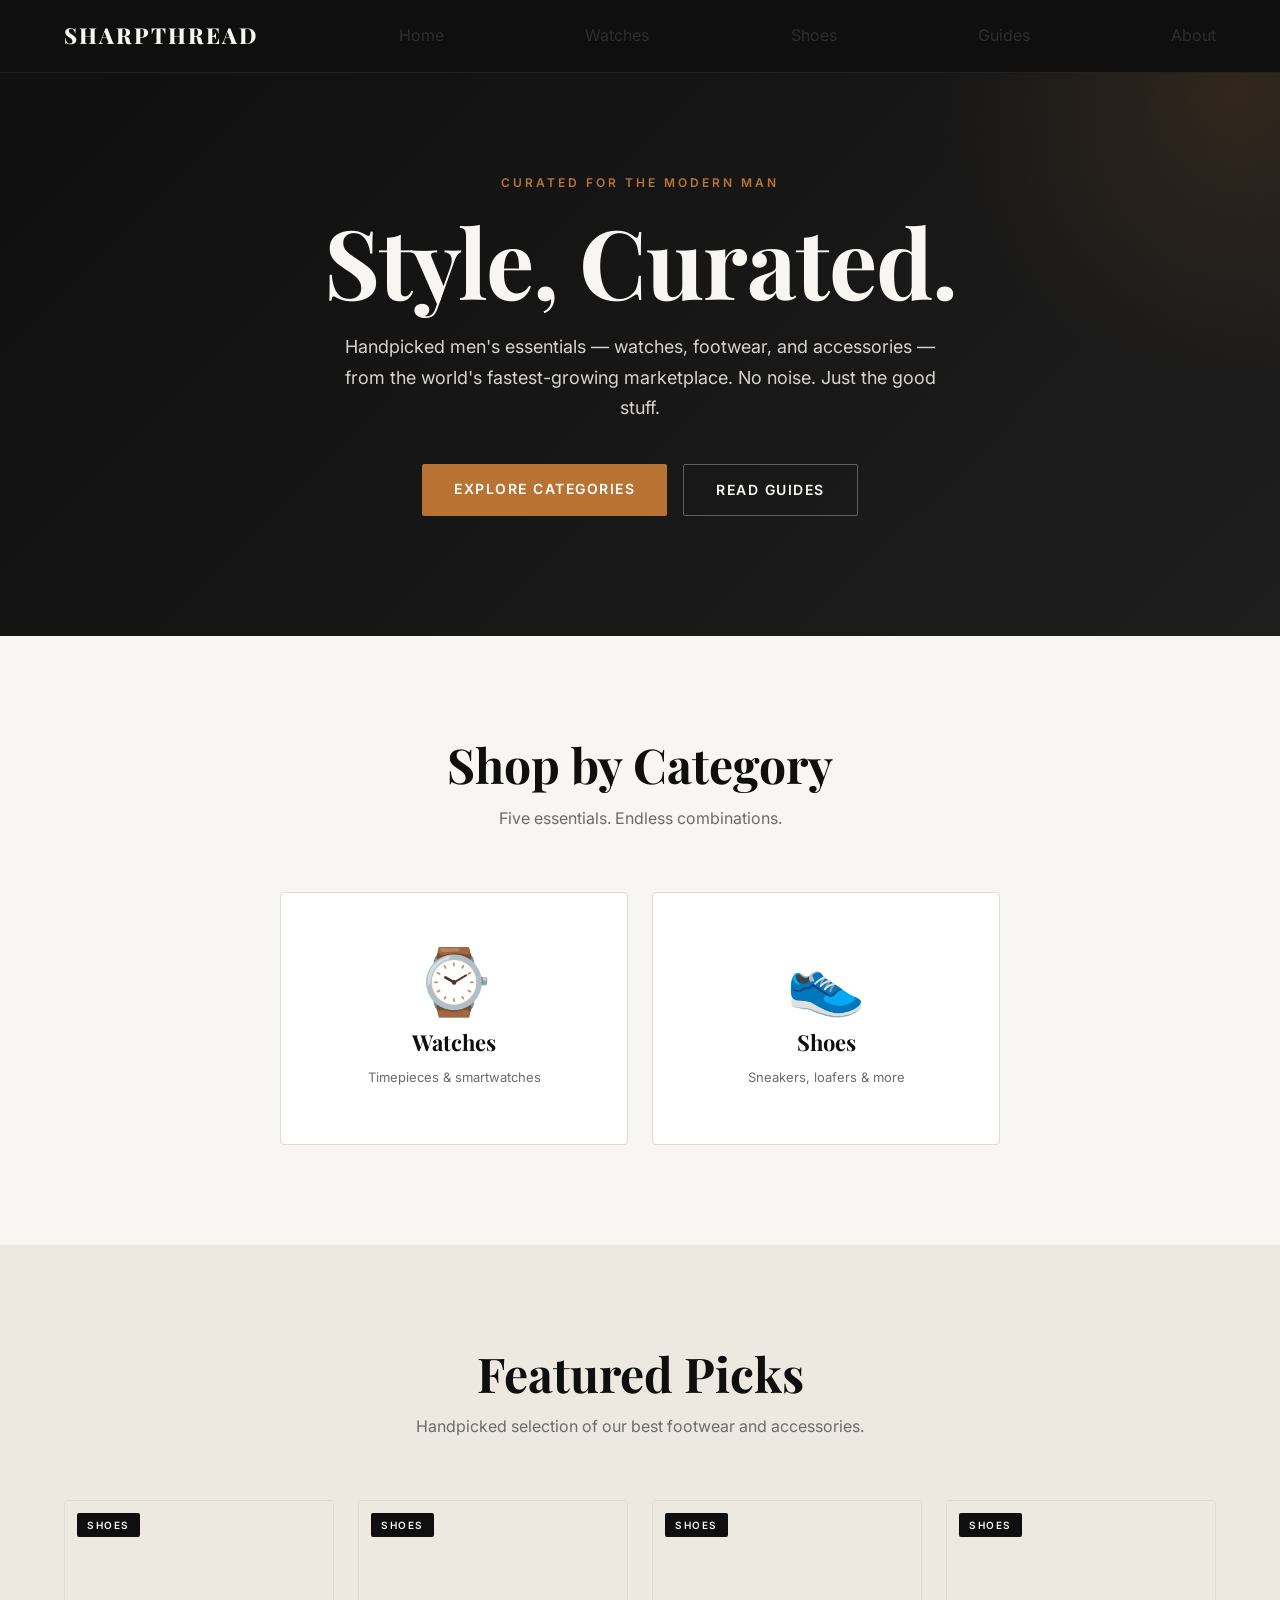
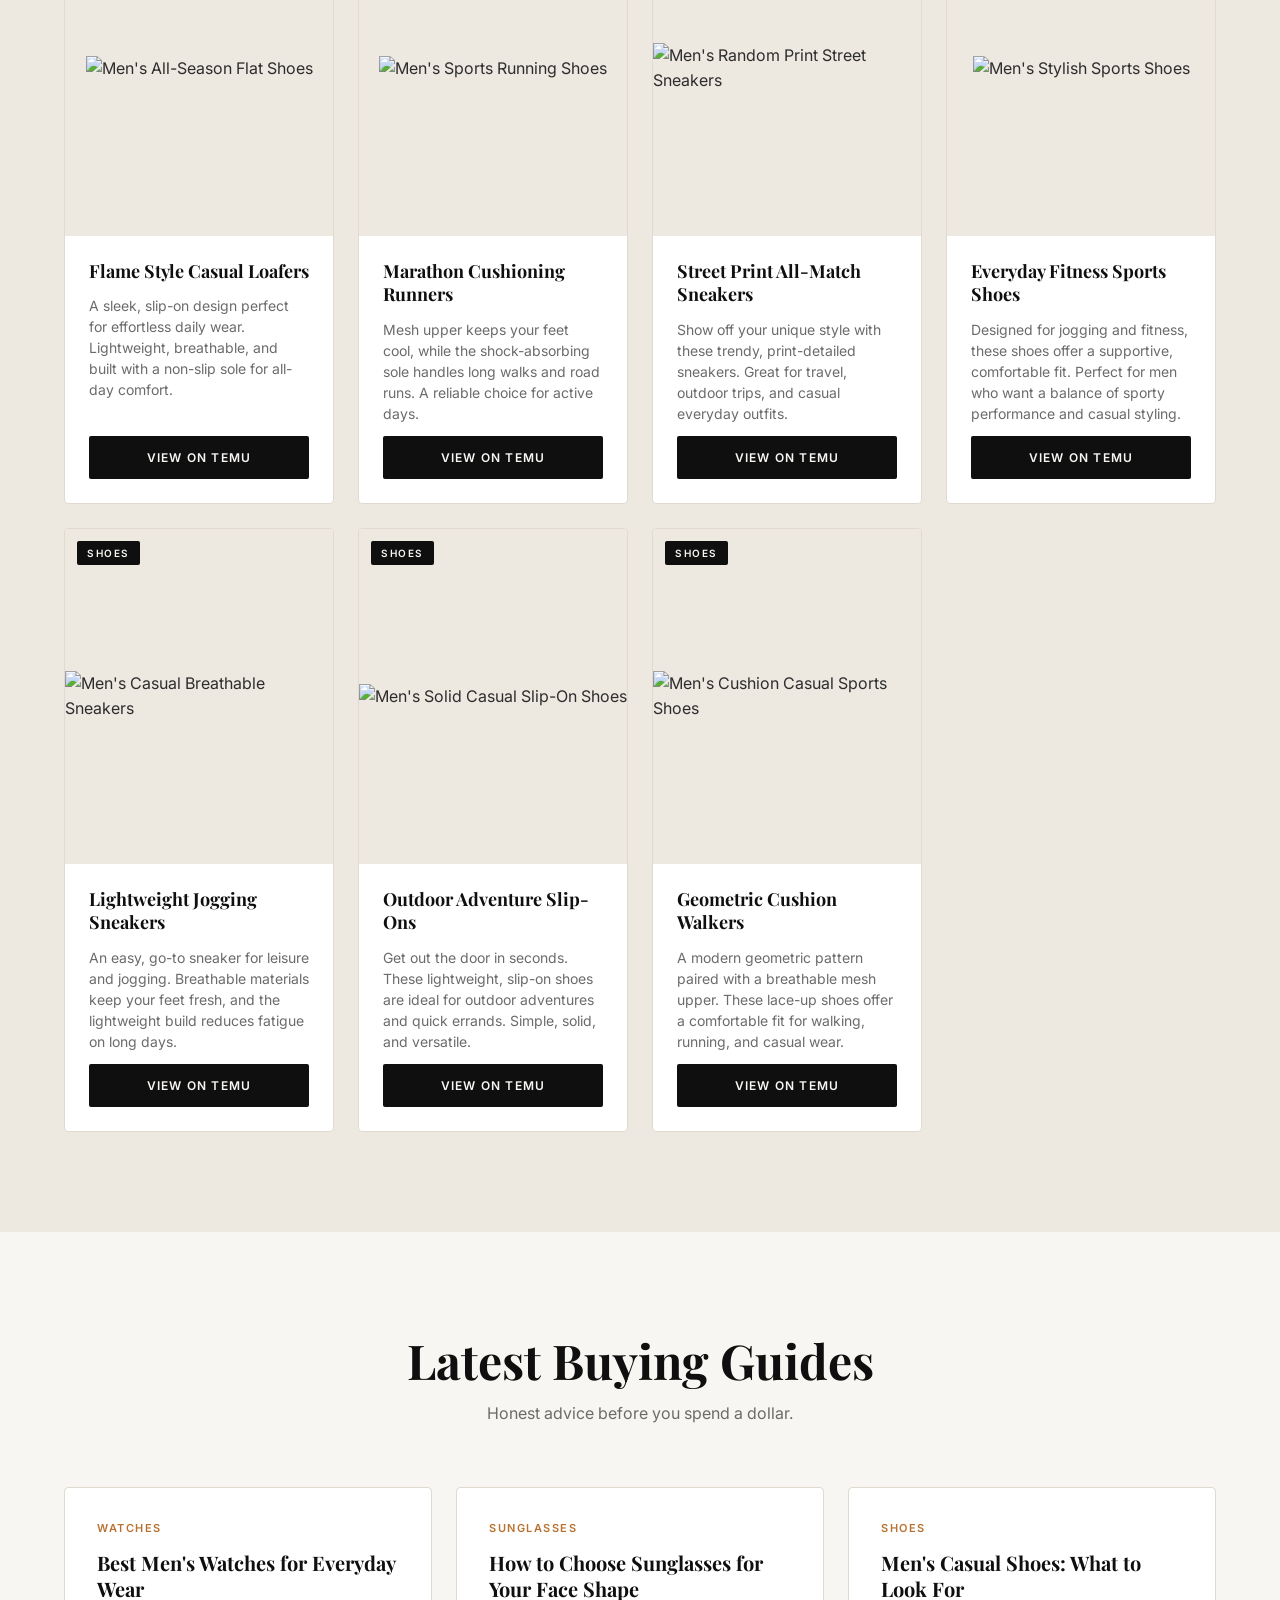
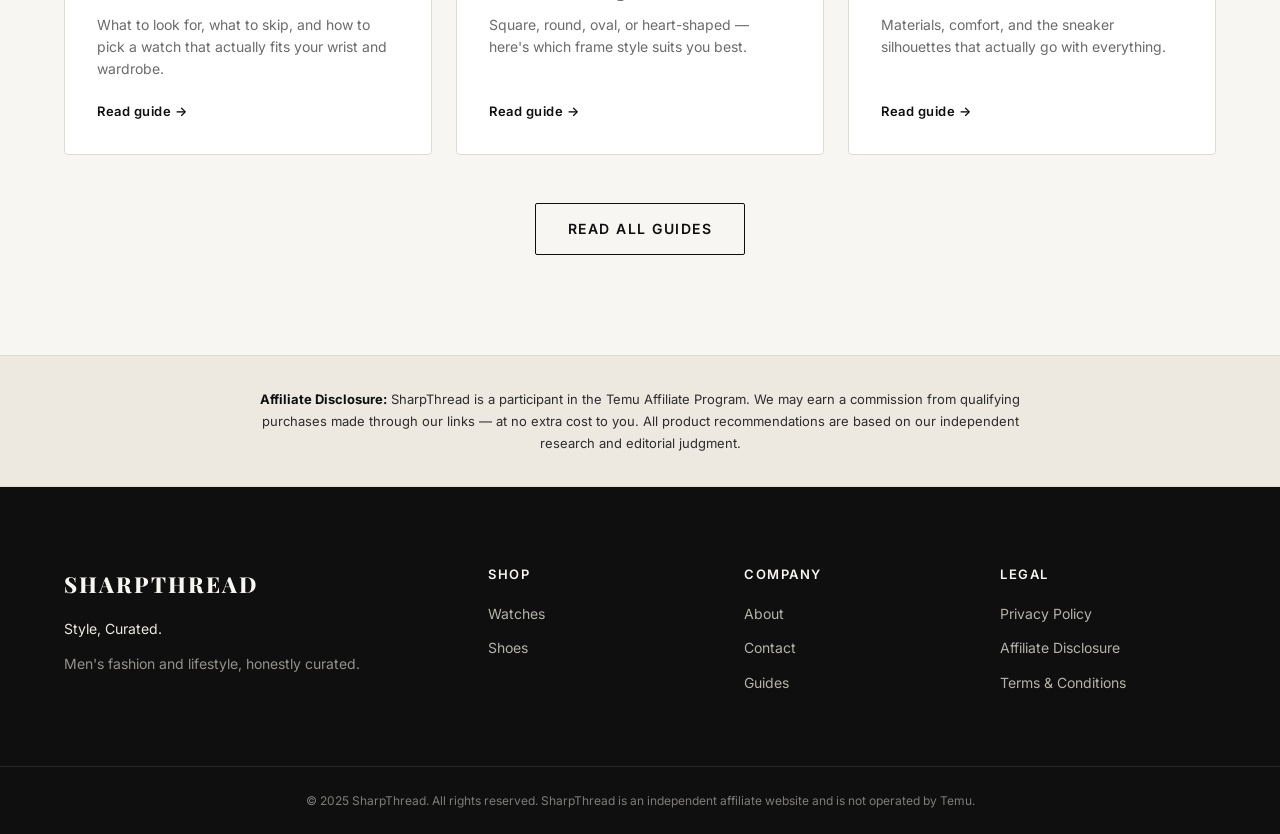
==== commit 06164800: "Revise Featured Picks section with new products Updated the Featured Picks section with new product " ====
--- a/index.html
+++ b/index.html
@@ -72,46 +72,110 @@
         </div>
     </section>
 
-    <!-- ================= FEATURED PICKS ================= -->
-    <section class="section section-alt">
-        <div class="container">
-            <div class="section-head">
-                <h2 class="section-title">Featured Picks</h2>
-                <p class="section-subtitle">A small selection to start with. More added weekly.</p>
-            </div>
-
-            <div class="product-grid">
-                 <!-- Real Product 1 -->
-<div class="product-card">
-    <div class="product-image">
-        <span class="product-category-tag">Shoes</span>
-        <img src="https://img.kwcdn.com/product/fancy/63ba11a7-0559-48c5-bb47-292c6a5b8e69.jpg" alt="Men's All-Season Flat Shoes" loading="lazy">
+     <!-- ================= FEATURED PICKS ================= -->
+<section class="section section-alt">
+    <div class="container">
+        <div class="section-head">
+            <h2 class="section-title">Featured Picks</h2>
+            <p class="section-subtitle">Handpicked selection of our best footwear and accessories.</p>
+        </div>
+
+        <div class="product-grid">
+            
+            <!-- Product 1 -->
+            <div class="product-card">
+                <div class="product-image">
+                    <span class="product-category-tag">Shoes</span>
+                    <img src="https://img.kwcdn.com/product/fancy/63ba11a7-0559-48c5-bb47-292c6a5b8e69.jpg" alt="Men's All-Season Flat Shoes" loading="lazy">
+                </div>
+                <div class="product-info">
+                    <h3>Flame Style Casual Loafers</h3>
+                    <p class="product-desc">A sleek, slip-on design perfect for effortless daily wear. Lightweight, breathable, and built with a non-slip sole for all-day comfort.</p>
+                    <a href="https://temu.to/k/ec2pi1v5g9k" class="btn btn-temu" target="_blank" rel="noopener noreferrer nofollow">View on Temu</a>
+                </div>
+            </div>
+
+            <!-- Product 2 -->
+            <div class="product-card">
+                <div class="product-image">
+                    <span class="product-category-tag">Shoes</span>
+                    <img src="https://img.kwcdn.com/product/fancy/14336ece-b554-4db3-bad0-3d1ef80b77db.jpg" alt="Men's Sports Running Shoes" loading="lazy">
+                </div>
+                <div class="product-info">
+                    <h3>Marathon Cushioning Runners</h3>
+                    <p class="product-desc">Mesh upper keeps your feet cool, while the shock-absorbing sole handles long walks and road runs. A reliable choice for active days.</p>
+                    <a href="https://temu.to/k/e7mljwcdqm7" class="btn btn-temu" target="_blank" rel="noopener noreferrer nofollow">View on Temu</a>
+                </div>
+            </div>
+
+            <!-- Product 3 -->
+            <div class="product-card">
+                <div class="product-image">
+                    <span class="product-category-tag">Shoes</span>
+                    <img src="https://img.kwcdn.com/product/fancy/30d6e3f3-abfd-4c2f-9c7a-f0271261cb88.jpg" alt="Men's Random Print Street Sneakers" loading="lazy">
+                </div>
+                <div class="product-info">
+                    <h3>Street Print All-Match Sneakers</h3>
+                    <p class="product-desc">Show off your unique style with these trendy, print-detailed sneakers. Great for travel, outdoor trips, and casual everyday outfits.</p>
+                    <a href="https://temu.to/k/ejj5rw89drc" class="btn btn-temu" target="_blank" rel="noopener noreferrer nofollow">View on Temu</a>
+                </div>
+            </div>
+
+            <!-- Product 4 -->
+            <div class="product-card">
+                <div class="product-image">
+                    <span class="product-category-tag">Shoes</span>
+                    <img src="https://img.kwcdn.com/product/fancy/598fa7f0-ce20-4cae-bbda-aac3d25c1e18.jpg" alt="Men's Stylish Sports Shoes" loading="lazy">
+                </div>
+                <div class="product-info">
+                    <h3>Everyday Fitness Sports Shoes</h3>
+                    <p class="product-desc">Designed for jogging and fitness, these shoes offer a supportive, comfortable fit. Perfect for men who want a balance of sporty performance and casual styling.</p>
+                    <a href="https://temu.to/k/e08k1vo8746" class="btn btn-temu" target="_blank" rel="noopener noreferrer nofollow">View on Temu</a>
+                </div>
+            </div>
+
+            <!-- Product 5 -->
+            <div class="product-card">
+                <div class="product-image">
+                    <span class="product-category-tag">Shoes</span>
+                    <img src="https://img.kwcdn.com/product/Fancyalgo/VirtualModelMatting/d7afa0d6e9bdc983db753254fb64b53a.jpg" alt="Men's Casual Breathable Sneakers" loading="lazy">
+                </div>
+                <div class="product-info">
+                    <h3>Lightweight Jogging Sneakers</h3>
+                    <p class="product-desc">An easy, go-to sneaker for leisure and jogging. Breathable materials keep your feet fresh, and the lightweight build reduces fatigue on long days.</p>
+                    <a href="https://temu.to/k/e1y8qsg2zoi" class="btn btn-temu" target="_blank" rel="noopener noreferrer nofollow">View on Temu</a>
+                </div>
+            </div>
+
+            <!-- Product 6 -->
+            <div class="product-card">
+                <div class="product-image">
+                    <span class="product-category-tag">Shoes</span>
+                    <img src="https://img.kwcdn.com/product/fancy/78e28529-05db-47c8-9cca-1d10252b6ca6.jpg" alt="Men's Solid Casual Slip-On Shoes" loading="lazy">
+                </div>
+                <div class="product-info">
+                    <h3>Outdoor Adventure Slip-Ons</h3>
+                    <p class="product-desc">Get out the door in seconds. These lightweight, slip-on shoes are ideal for outdoor adventures and quick errands. Simple, solid, and versatile.</p>
+                    <a href="https://temu.to/k/e446qz4ip2d" class="btn btn-temu" target="_blank" rel="noopener noreferrer nofollow">View on Temu</a>
+                </div>
+            </div>
+
+            <!-- Product 7 -->
+            <div class="product-card">
+                <div class="product-image">
+                    <span class="product-category-tag">Shoes</span>
+                    <img src="https://img.kwcdn.com/product/fancy/f2c64695-dc54-4301-8409-dac186be8892.jpg" alt="Men's Cushion Casual Sports Shoes" loading="lazy">
+                </div>
+                <div class="product-info">
+                    <h3>Geometric Cushion Walkers</h3>
+                    <p class="product-desc">A modern geometric pattern paired with a breathable mesh upper. These lace-up shoes offer a comfortable fit for walking, running, and casual wear.</p>
+                    <a href="https://temu.to/k/et16lleqbqr" class="btn btn-temu" target="_blank" rel="noopener noreferrer nofollow">View on Temu</a>
+                </div>
+            </div>
+
+        </div>
     </div>
-    <div class="product-info">
-        <h3>Flame Style Casual Loafers</h3>
-        <p class="product-desc">A sleek, slip-on design perfect for effortless daily wear. Lightweight, breathable, and built with a non-slip sole.</p>
-        <a href="https://temu.to/k/ec2pi1v5g9k" class="btn btn-temu" target="_blank" rel="noopener noreferrer nofollow">View on Temu</a>
-    </div>
-</div>
-
-<!-- Real Product 2 -->
-<div class="product-card">
-    <div class="product-image">
-        <span class="product-category-tag">Shoes</span>
-        <img src="https://img.kwcdn.com/product/fancy/14336ece-b554-4db3-bad0-3d1ef80b77db.jpg" alt="Men's Sports Running Shoes" loading="lazy">
-    </div>
-    <div class="product-info">
-        <h3>Marathon Cushioning Runners</h3>
-        <p class="product-desc">Mesh upper keeps your feet cool, while the shock-absorbing sole handles long walks and road runs.</p>
-        <a href="https://temu.to/k/e7mljwcdqm7" class="btn btn-temu" target="_blank" rel="noopener noreferrer nofollow">View on Temu</a>
-    </div>
-</div>
-                 
-            </div>
-
-            <p class="demo-notice">⚠️ These are demonstration products. Real Temu affiliate products will be added soon.</p>
-        </div>
-    </section>
+</section>
 
     <!-- ================= BLOG PREVIEW ================= -->
     <section class="section">
--- a/style.css
+++ b/style.css
@@ -720,3 +720,61 @@
         font-size: 48px;
     }
 }
+
+
+/* ---------- ABOUT PAGE STYLES ---------- */
+.content-wrapper {
+    max-width: 800px;
+    margin: 0 auto;
+}
+
+.content-wrapper h2 {
+    font-size: 28px;
+    margin-top: 48px;
+    margin-bottom: 16px;
+}
+
+.content-wrapper h2:first-child {
+    margin-top: 0;
+}
+
+.content-wrapper p {
+    font-size: 16px;
+    color: var(--slate);
+    line-height: 1.8;
+    margin-bottom: 20px;
+}
+
+.content-list {
+    margin-bottom: 24px;
+    padding-left: 20px;
+}
+
+.content-list li {
+    font-size: 16px;
+    color: var(--slate);
+    line-height: 1.8;
+    margin-bottom: 12px;
+}
+
+.content-list strong {
+    color: var(--charcoal);
+}
+
+.about-cta {
+    margin-top: 64px;
+    padding: 40px;
+    background: var(--cream);
+    border-radius: 4px;
+    text-align: center;
+}
+
+.about-cta h3 {
+    font-size: 24px;
+    margin-bottom: 8px;
+}
+
+.about-cta p {
+    margin-bottom: 24px;
+    color: var(--slate-light);
+}
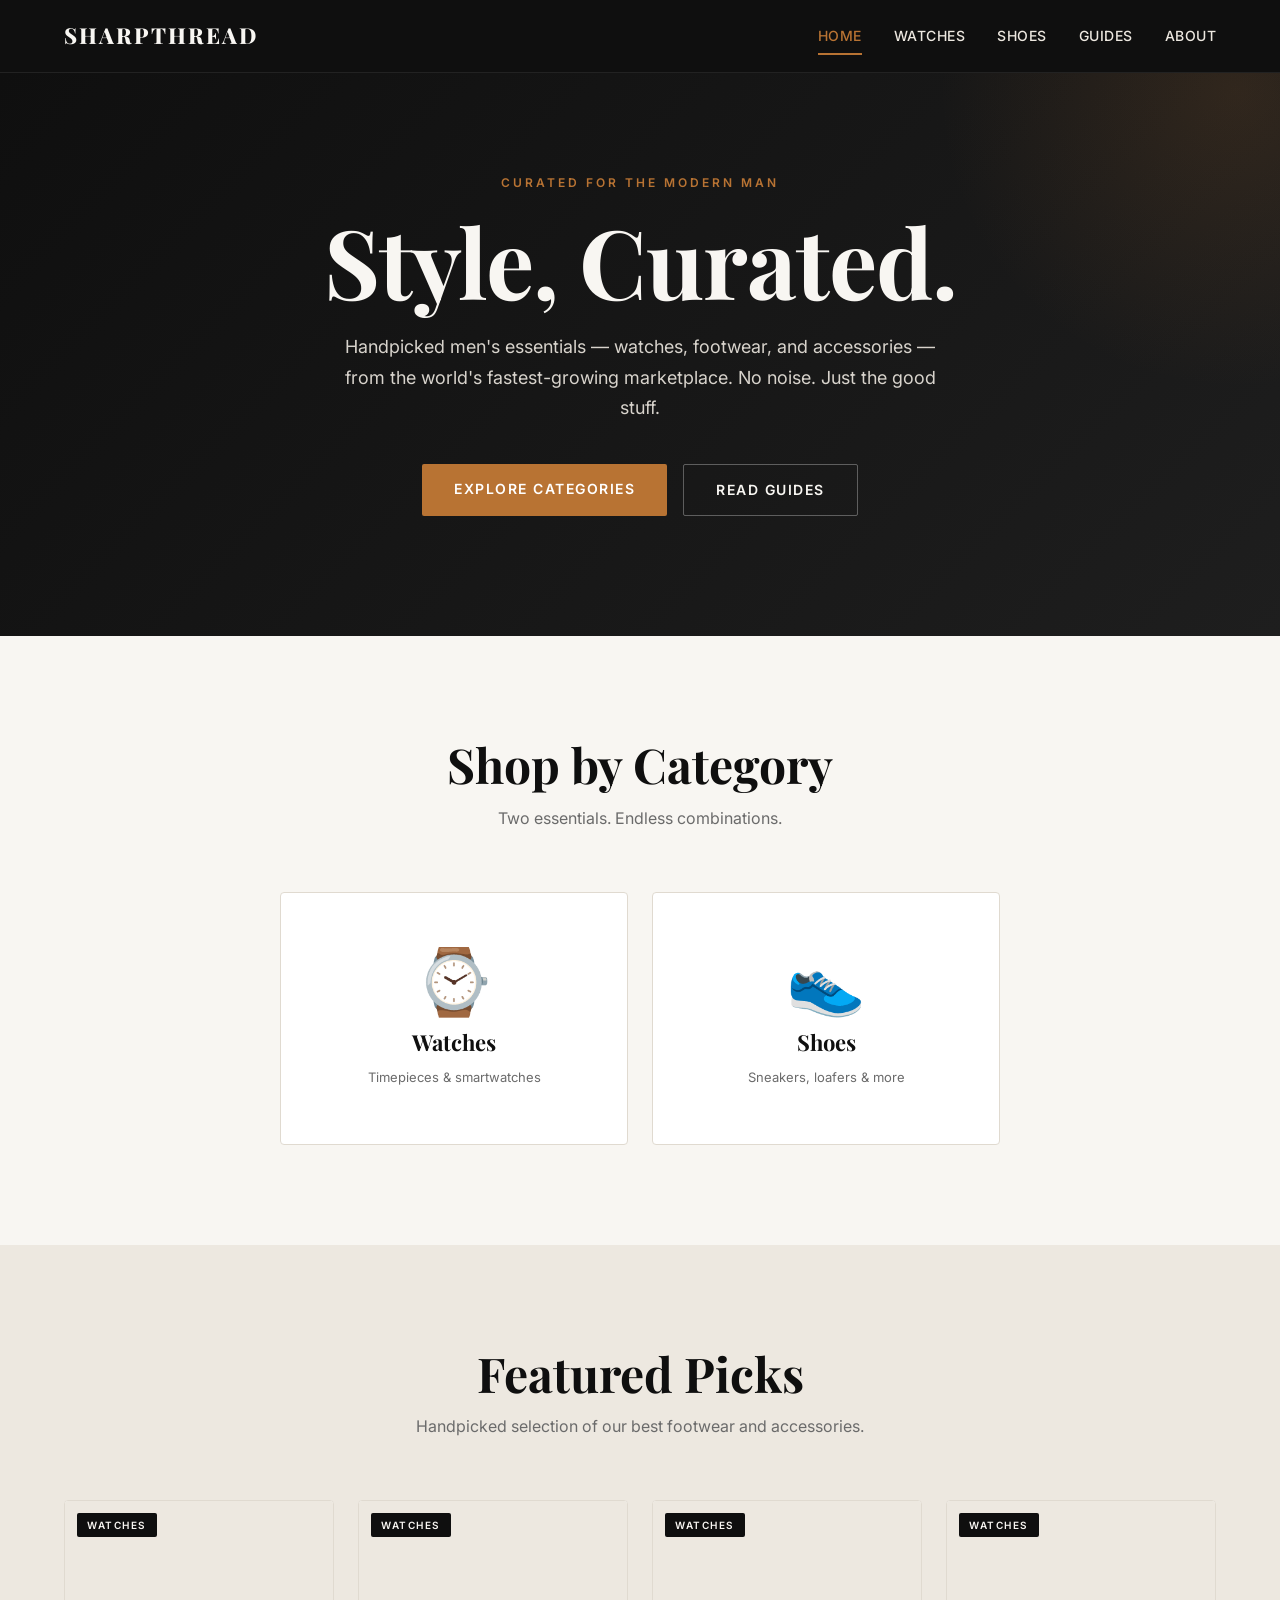
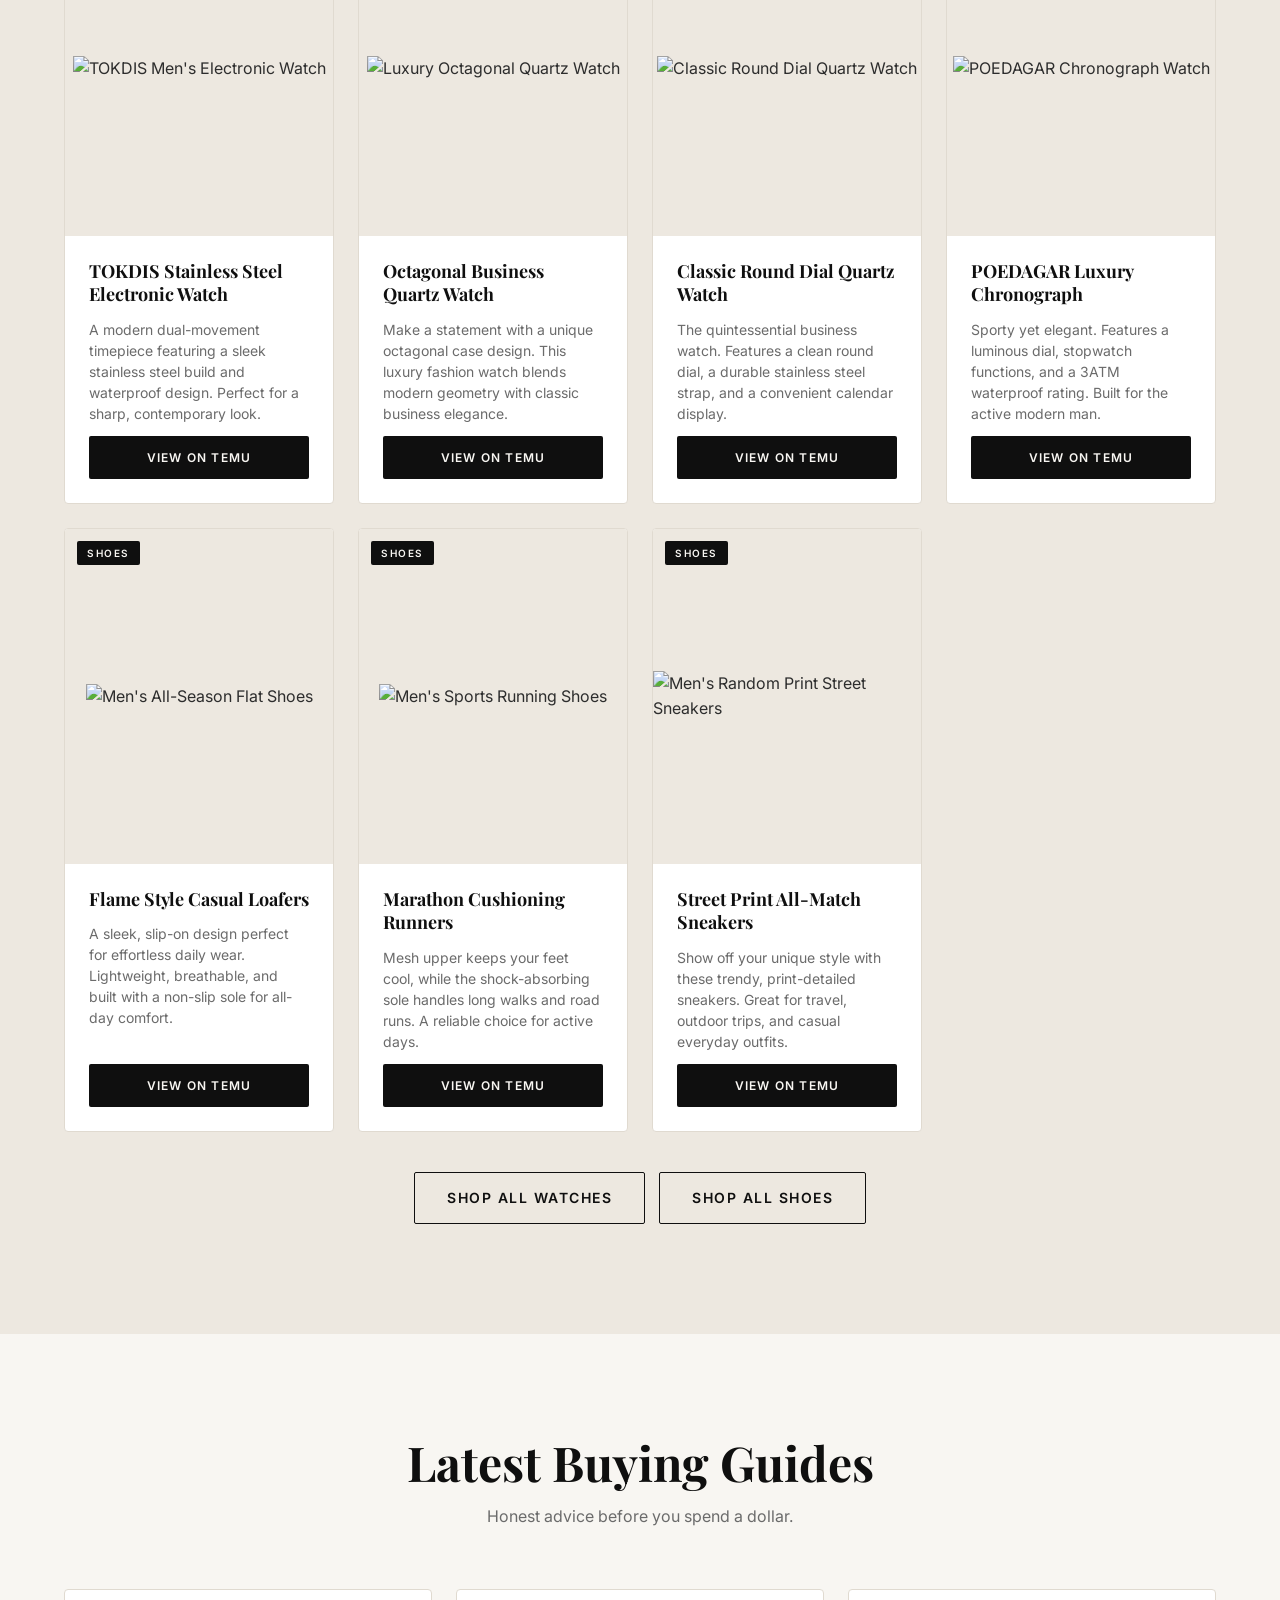
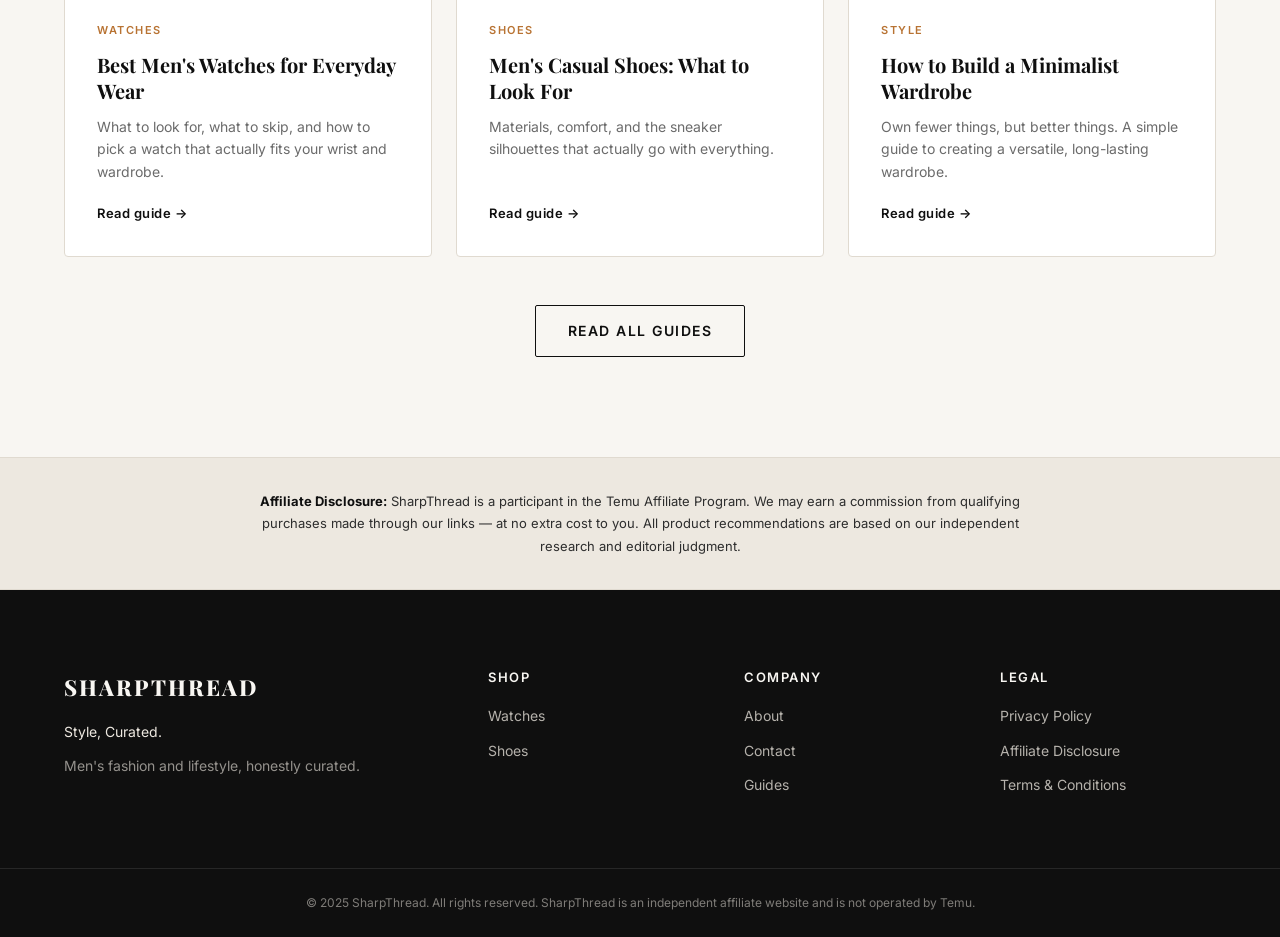
==== commit 3d1b54cf: "Refactor index.html for improved structure and clarity Removed comments and adjusted the structure o" ====
--- a/index.html
+++ b/index.html
@@ -6,35 +6,29 @@
     <title>SharpThread — Style, Curated. | Men's Fashion & Lifestyle</title>
     <meta name="description" content="SharpThread curates the best men's watches, shoes, sunglasses, wallets, and accessories. Honest buying guides and handpicked picks from the world's fastest-growing marketplace.">
     
-    <!-- Google Fonts -->
     <link rel="preconnect" href="https://fonts.googleapis.com">
     <link rel="preconnect" href="https://fonts.gstatic.com" crossorigin>
     <link href="https://fonts.googleapis.com/css2?family=Playfair+Display:wght@600;700;800&family=Inter:wght@400;500;600;700&display=swap" rel="stylesheet">
-    
-    <!-- Stylesheet -->
     <link rel="stylesheet" href="style.css">
 </head>
 <body>
 
-    <!-- ================= HEADER ================= -->
     <header class="site-header">
         <div class="container header-inner">
             <a href="index.html" class="logo">SHARPTHREAD</a>
-            
             <button class="mobile-toggle" id="mobileToggle" aria-label="Toggle menu">
                 <span></span><span></span><span></span>
             </button>
-
-             <a href="index.html" class="active">Home</a>
-<a href="watches.html">Watches</a>
-<a href="shoes.html">Shoes</a>
-<a href="blog.html">Guides</a>
-<a href="about.html">About</a>
+            <nav class="main-nav" id="mainNav">
+                <a href="index.html" class="active">Home</a>
+                <a href="watches.html">Watches</a>
+                <a href="shoes.html">Shoes</a>
+                <a href="blog.html">Guides</a>
+                <a href="about.html">About</a>
             </nav>
         </div>
     </header>
 
-    <!-- ================= HERO ================= -->
     <section class="hero">
         <div class="container hero-inner">
             <p class="hero-eyebrow">Curated for the modern man</p>
@@ -49,135 +43,134 @@
         </div>
     </section>
 
-    <!-- ================= CATEGORIES ================= -->
     <section class="section" id="categories">
         <div class="container">
             <div class="section-head">
                 <h2 class="section-title">Shop by Category</h2>
-                <p class="section-subtitle">Five essentials. Endless combinations.</p>
-            </div>
-
-             <div class="category-grid category-grid-2">
-    <a href="watches.html" class="category-card">
-        <div class="category-icon">⌚</div>
-        <h3>Watches</h3>
-        <span>Timepieces & smartwatches</span>
-    </a>
-    <a href="shoes.html" class="category-card">
-        <div class="category-icon">👟</div>
-        <h3>Shoes</h3>
-        <span>Sneakers, loafers & more</span>
-    </a>
-             </div>
-        </div>
-    </section>
-
-     <!-- ================= FEATURED PICKS ================= -->
-<section class="section section-alt">
-    <div class="container">
-        <div class="section-head">
-            <h2 class="section-title">Featured Picks</h2>
-            <p class="section-subtitle">Handpicked selection of our best footwear and accessories.</p>
-        </div>
-
-        <div class="product-grid">
+                <p class="section-subtitle">Two essentials. Endless combinations.</p>
+            </div>
+
+            <div class="category-grid category-grid-2">
+                <a href="watches.html" class="category-card">
+                    <div class="category-icon">⌚</div>
+                    <h3>Watches</h3>
+                    <span>Timepieces & smartwatches</span>
+                </a>
+                <a href="shoes.html" class="category-card">
+                    <div class="category-icon">👟</div>
+                    <h3>Shoes</h3>
+                    <span>Sneakers, loafers & more</span>
+                </a>
+            </div>
+        </div>
+    </section>
+
+    <!-- ================= FEATURED PICKS ================= -->
+    <section class="section section-alt">
+        <div class="container">
+            <div class="section-head">
+                <h2 class="section-title">Featured Picks</h2>
+                <p class="section-subtitle">Handpicked selection of our best footwear and accessories.</p>
+            </div>
+
+            <div class="product-grid">
+                
+                <!-- 4 Watches (Top Picks) -->
+                <div class="product-card">
+                    <div class="product-image">
+                        <span class="product-category-tag">Watches</span>
+                        <img src="https://img.kwcdn.com/product/fancy/47b4f258-2459-45bd-81f5-3168b635f1a7.jpg" alt="TOKDIS Men's Electronic Watch" loading="lazy">
+                    </div>
+                    <div class="product-info">
+                        <h3>TOKDIS Stainless Steel Electronic Watch</h3>
+                        <p class="product-desc">A modern dual-movement timepiece featuring a sleek stainless steel build and waterproof design. Perfect for a sharp, contemporary look.</p>
+                        <a href="https://temu.to/k/exaaw5efcv9" class="btn btn-temu" target="_blank" rel="noopener noreferrer nofollow">View on Temu</a>
+                    </div>
+                </div>
+
+                <div class="product-card">
+                    <div class="product-image">
+                        <span class="product-category-tag">Watches</span>
+                        <img src="https://img.kwcdn.com/product/fancy/44025c3e-38b1-4909-a605-9fcec5ff64a8.jpg" alt="Luxury Octagonal Quartz Watch" loading="lazy">
+                    </div>
+                    <div class="product-info">
+                        <h3>Octagonal Business Quartz Watch</h3>
+                        <p class="product-desc">Make a statement with a unique octagonal case design. This luxury fashion watch blends modern geometry with classic business elegance.</p>
+                        <a href="https://temu.to/k/eu5oqf96mkz" class="btn btn-temu" target="_blank" rel="noopener noreferrer nofollow">View on Temu</a>
+                    </div>
+                </div>
+
+                <div class="product-card">
+                    <div class="product-image">
+                        <span class="product-category-tag">Watches</span>
+                        <img src="https://img.kwcdn.com/product/fancy/1e5f0737-279c-4174-a213-3d442fe29bf8.jpg" alt="Classic Round Dial Quartz Watch" loading="lazy">
+                    </div>
+                    <div class="product-info">
+                        <h3>Classic Round Dial Quartz Watch</h3>
+                        <p class="product-desc">The quintessential business watch. Features a clean round dial, a durable stainless steel strap, and a convenient calendar display.</p>
+                        <a href="https://temu.to/k/ewydfz2c4rk" class="btn btn-temu" target="_blank" rel="noopener noreferrer nofollow">View on Temu</a>
+                    </div>
+                </div>
+
+                <div class="product-card">
+                    <div class="product-image">
+                        <span class="product-category-tag">Watches</span>
+                        <img src="https://img.kwcdn.com/product/fancy/c3ac97a7-1dc4-4f2d-b0a2-d381e75b9e5d.jpg" alt="POEDAGAR Chronograph Watch" loading="lazy">
+                    </div>
+                    <div class="product-info">
+                        <h3>POEDAGAR Luxury Chronograph</h3>
+                        <p class="product-desc">Sporty yet elegant. Features a luminous dial, stopwatch functions, and a 3ATM waterproof rating. Built for the active modern man.</p>
+                        <a href="https://temu.to/k/eb2n1z20tgw" class="btn btn-temu" target="_blank" rel="noopener noreferrer nofollow">View on Temu</a>
+                    </div>
+                </div>
+
+                <!-- 3 Shoes (Top Picks) -->
+                <div class="product-card">
+                    <div class="product-image">
+                        <span class="product-category-tag">Shoes</span>
+                        <img src="https://img.kwcdn.com/product/fancy/63ba11a7-0559-48c5-bb47-292c6a5b8e69.jpg" alt="Men's All-Season Flat Shoes" loading="lazy">
+                    </div>
+                    <div class="product-info">
+                        <h3>Flame Style Casual Loafers</h3>
+                        <p class="product-desc">A sleek, slip-on design perfect for effortless daily wear. Lightweight, breathable, and built with a non-slip sole for all-day comfort.</p>
+                        <a href="https://temu.to/k/ec2pi1v5g9k" class="btn btn-temu" target="_blank" rel="noopener noreferrer nofollow">View on Temu</a>
+                    </div>
+                </div>
+
+                <div class="product-card">
+                    <div class="product-image">
+                        <span class="product-category-tag">Shoes</span>
+                        <img src="https://img.kwcdn.com/product/fancy/14336ece-b554-4db3-bad0-3d1ef80b77db.jpg" alt="Men's Sports Running Shoes" loading="lazy">
+                    </div>
+                    <div class="product-info">
+                        <h3>Marathon Cushioning Runners</h3>
+                        <p class="product-desc">Mesh upper keeps your feet cool, while the shock-absorbing sole handles long walks and road runs. A reliable choice for active days.</p>
+                        <a href="https://temu.to/k/e7mljwcdqm7" class="btn btn-temu" target="_blank" rel="noopener noreferrer nofollow">View on Temu</a>
+                    </div>
+                </div>
+
+                <div class="product-card">
+                    <div class="product-image">
+                        <span class="product-category-tag">Shoes</span>
+                        <img src="https://img.kwcdn.com/product/fancy/30d6e3f3-abfd-4c2f-9c7a-f0271261cb88.jpg" alt="Men's Random Print Street Sneakers" loading="lazy">
+                    </div>
+                    <div class="product-info">
+                        <h3>Street Print All-Match Sneakers</h3>
+                        <p class="product-desc">Show off your unique style with these trendy, print-detailed sneakers. Great for travel, outdoor trips, and casual everyday outfits.</p>
+                        <a href="https://temu.to/k/ejj5rw89drc" class="btn btn-temu" target="_blank" rel="noopener noreferrer nofollow">View on Temu</a>
+                    </div>
+                </div>
+
+            </div>
             
-            <!-- Product 1 -->
-            <div class="product-card">
-                <div class="product-image">
-                    <span class="product-category-tag">Shoes</span>
-                    <img src="https://img.kwcdn.com/product/fancy/63ba11a7-0559-48c5-bb47-292c6a5b8e69.jpg" alt="Men's All-Season Flat Shoes" loading="lazy">
-                </div>
-                <div class="product-info">
-                    <h3>Flame Style Casual Loafers</h3>
-                    <p class="product-desc">A sleek, slip-on design perfect for effortless daily wear. Lightweight, breathable, and built with a non-slip sole for all-day comfort.</p>
-                    <a href="https://temu.to/k/ec2pi1v5g9k" class="btn btn-temu" target="_blank" rel="noopener noreferrer nofollow">View on Temu</a>
-                </div>
-            </div>
-
-            <!-- Product 2 -->
-            <div class="product-card">
-                <div class="product-image">
-                    <span class="product-category-tag">Shoes</span>
-                    <img src="https://img.kwcdn.com/product/fancy/14336ece-b554-4db3-bad0-3d1ef80b77db.jpg" alt="Men's Sports Running Shoes" loading="lazy">
-                </div>
-                <div class="product-info">
-                    <h3>Marathon Cushioning Runners</h3>
-                    <p class="product-desc">Mesh upper keeps your feet cool, while the shock-absorbing sole handles long walks and road runs. A reliable choice for active days.</p>
-                    <a href="https://temu.to/k/e7mljwcdqm7" class="btn btn-temu" target="_blank" rel="noopener noreferrer nofollow">View on Temu</a>
-                </div>
-            </div>
-
-            <!-- Product 3 -->
-            <div class="product-card">
-                <div class="product-image">
-                    <span class="product-category-tag">Shoes</span>
-                    <img src="https://img.kwcdn.com/product/fancy/30d6e3f3-abfd-4c2f-9c7a-f0271261cb88.jpg" alt="Men's Random Print Street Sneakers" loading="lazy">
-                </div>
-                <div class="product-info">
-                    <h3>Street Print All-Match Sneakers</h3>
-                    <p class="product-desc">Show off your unique style with these trendy, print-detailed sneakers. Great for travel, outdoor trips, and casual everyday outfits.</p>
-                    <a href="https://temu.to/k/ejj5rw89drc" class="btn btn-temu" target="_blank" rel="noopener noreferrer nofollow">View on Temu</a>
-                </div>
-            </div>
-
-            <!-- Product 4 -->
-            <div class="product-card">
-                <div class="product-image">
-                    <span class="product-category-tag">Shoes</span>
-                    <img src="https://img.kwcdn.com/product/fancy/598fa7f0-ce20-4cae-bbda-aac3d25c1e18.jpg" alt="Men's Stylish Sports Shoes" loading="lazy">
-                </div>
-                <div class="product-info">
-                    <h3>Everyday Fitness Sports Shoes</h3>
-                    <p class="product-desc">Designed for jogging and fitness, these shoes offer a supportive, comfortable fit. Perfect for men who want a balance of sporty performance and casual styling.</p>
-                    <a href="https://temu.to/k/e08k1vo8746" class="btn btn-temu" target="_blank" rel="noopener noreferrer nofollow">View on Temu</a>
-                </div>
-            </div>
-
-            <!-- Product 5 -->
-            <div class="product-card">
-                <div class="product-image">
-                    <span class="product-category-tag">Shoes</span>
-                    <img src="https://img.kwcdn.com/product/Fancyalgo/VirtualModelMatting/d7afa0d6e9bdc983db753254fb64b53a.jpg" alt="Men's Casual Breathable Sneakers" loading="lazy">
-                </div>
-                <div class="product-info">
-                    <h3>Lightweight Jogging Sneakers</h3>
-                    <p class="product-desc">An easy, go-to sneaker for leisure and jogging. Breathable materials keep your feet fresh, and the lightweight build reduces fatigue on long days.</p>
-                    <a href="https://temu.to/k/e1y8qsg2zoi" class="btn btn-temu" target="_blank" rel="noopener noreferrer nofollow">View on Temu</a>
-                </div>
-            </div>
-
-            <!-- Product 6 -->
-            <div class="product-card">
-                <div class="product-image">
-                    <span class="product-category-tag">Shoes</span>
-                    <img src="https://img.kwcdn.com/product/fancy/78e28529-05db-47c8-9cca-1d10252b6ca6.jpg" alt="Men's Solid Casual Slip-On Shoes" loading="lazy">
-                </div>
-                <div class="product-info">
-                    <h3>Outdoor Adventure Slip-Ons</h3>
-                    <p class="product-desc">Get out the door in seconds. These lightweight, slip-on shoes are ideal for outdoor adventures and quick errands. Simple, solid, and versatile.</p>
-                    <a href="https://temu.to/k/e446qz4ip2d" class="btn btn-temu" target="_blank" rel="noopener noreferrer nofollow">View on Temu</a>
-                </div>
-            </div>
-
-            <!-- Product 7 -->
-            <div class="product-card">
-                <div class="product-image">
-                    <span class="product-category-tag">Shoes</span>
-                    <img src="https://img.kwcdn.com/product/fancy/f2c64695-dc54-4301-8409-dac186be8892.jpg" alt="Men's Cushion Casual Sports Shoes" loading="lazy">
-                </div>
-                <div class="product-info">
-                    <h3>Geometric Cushion Walkers</h3>
-                    <p class="product-desc">A modern geometric pattern paired with a breathable mesh upper. These lace-up shoes offer a comfortable fit for walking, running, and casual wear.</p>
-                    <a href="https://temu.to/k/et16lleqbqr" class="btn btn-temu" target="_blank" rel="noopener noreferrer nofollow">View on Temu</a>
-                </div>
-            </div>
-
-        </div>
-    </div>
-</section>
-
-    <!-- ================= BLOG PREVIEW ================= -->
+            <div style="text-align: center; margin-top: 40px;">
+                <a href="watches.html" class="btn btn-outline" style="margin-right: 10px; margin-bottom: 10px;">Shop All Watches</a>
+                <a href="shoes.html" class="btn btn-outline" style="margin-bottom: 10px;">Shop All Shoes</a>
+            </div>
+
+        </div>
+    </section>
+
     <section class="section">
         <div class="container">
             <div class="section-head">
@@ -194,27 +187,26 @@
                 </a>
 
                 <a href="blog.html" class="blog-preview-card">
-                    <span class="blog-tag">Sunglasses</span>
-                    <h3>How to Choose Sunglasses for Your Face Shape</h3>
-                    <p>Square, round, oval, or heart-shaped — here's which frame style suits you best.</p>
-                    <span class="blog-read-more">Read guide →</span>
-                </a>
-
-                <a href="blog.html" class="blog-preview-card">
                     <span class="blog-tag">Shoes</span>
                     <h3>Men's Casual Shoes: What to Look For</h3>
                     <p>Materials, comfort, and the sneaker silhouettes that actually go with everything.</p>
                     <span class="blog-read-more">Read guide →</span>
                 </a>
-            </div>
-
-            <div class="center-action">
+                
+                <a href="blog.html" class="blog-preview-card">
+                    <span class="blog-tag">Style</span>
+                    <h3>How to Build a Minimalist Wardrobe</h3>
+                    <p>Own fewer things, but better things. A simple guide to creating a versatile, long-lasting wardrobe.</p>
+                    <span class="blog-read-more">Read guide →</span>
+                </a>
+            </div>
+
+            <div class="center-action" style="margin-top: 40px;">
                 <a href="blog.html" class="btn btn-outline">Read All Guides</a>
             </div>
         </div>
     </section>
 
-    <!-- ================= AFFILIATE DISCLOSURE ================= -->
     <section class="disclosure">
         <div class="container">
             <p>
@@ -223,7 +215,6 @@
         </div>
     </section>
 
-    <!-- ================= FOOTER ================= -->
     <footer class="site-footer">
         <div class="container footer-inner">
             <div class="footer-brand">
@@ -231,14 +222,12 @@
                 <p>Style, Curated.</p>
                 <p class="footer-tagline">Men's fashion and lifestyle, honestly curated.</p>
             </div>
-
             <div class="footer-links">
-                 <div class="footer-col">
-    <h4>Shop</h4>
-    <a href="watches.html">Watches</a>
-    <a href="shoes.html">Shoes</a>
-                 </div>
-                
+                <div class="footer-col">
+                    <h4>Shop</h4>
+                    <a href="watches.html">Watches</a>
+                    <a href="shoes.html">Shoes</a>
+                </div>
                 <div class="footer-col">
                     <h4>Company</h4>
                     <a href="about.html">About</a>
@@ -253,7 +242,6 @@
                 </div>
             </div>
         </div>
-
         <div class="footer-bottom">
             <div class="container">
                 <p>© 2025 SharpThread. All rights reserved. SharpThread is an independent affiliate website and is not operated by Temu.</p>
@@ -261,7 +249,6 @@
         </div>
     </footer>
 
-    <!-- Script -->
     <script src="script.js"></script>
 </body>
-  </html>
+</html>
